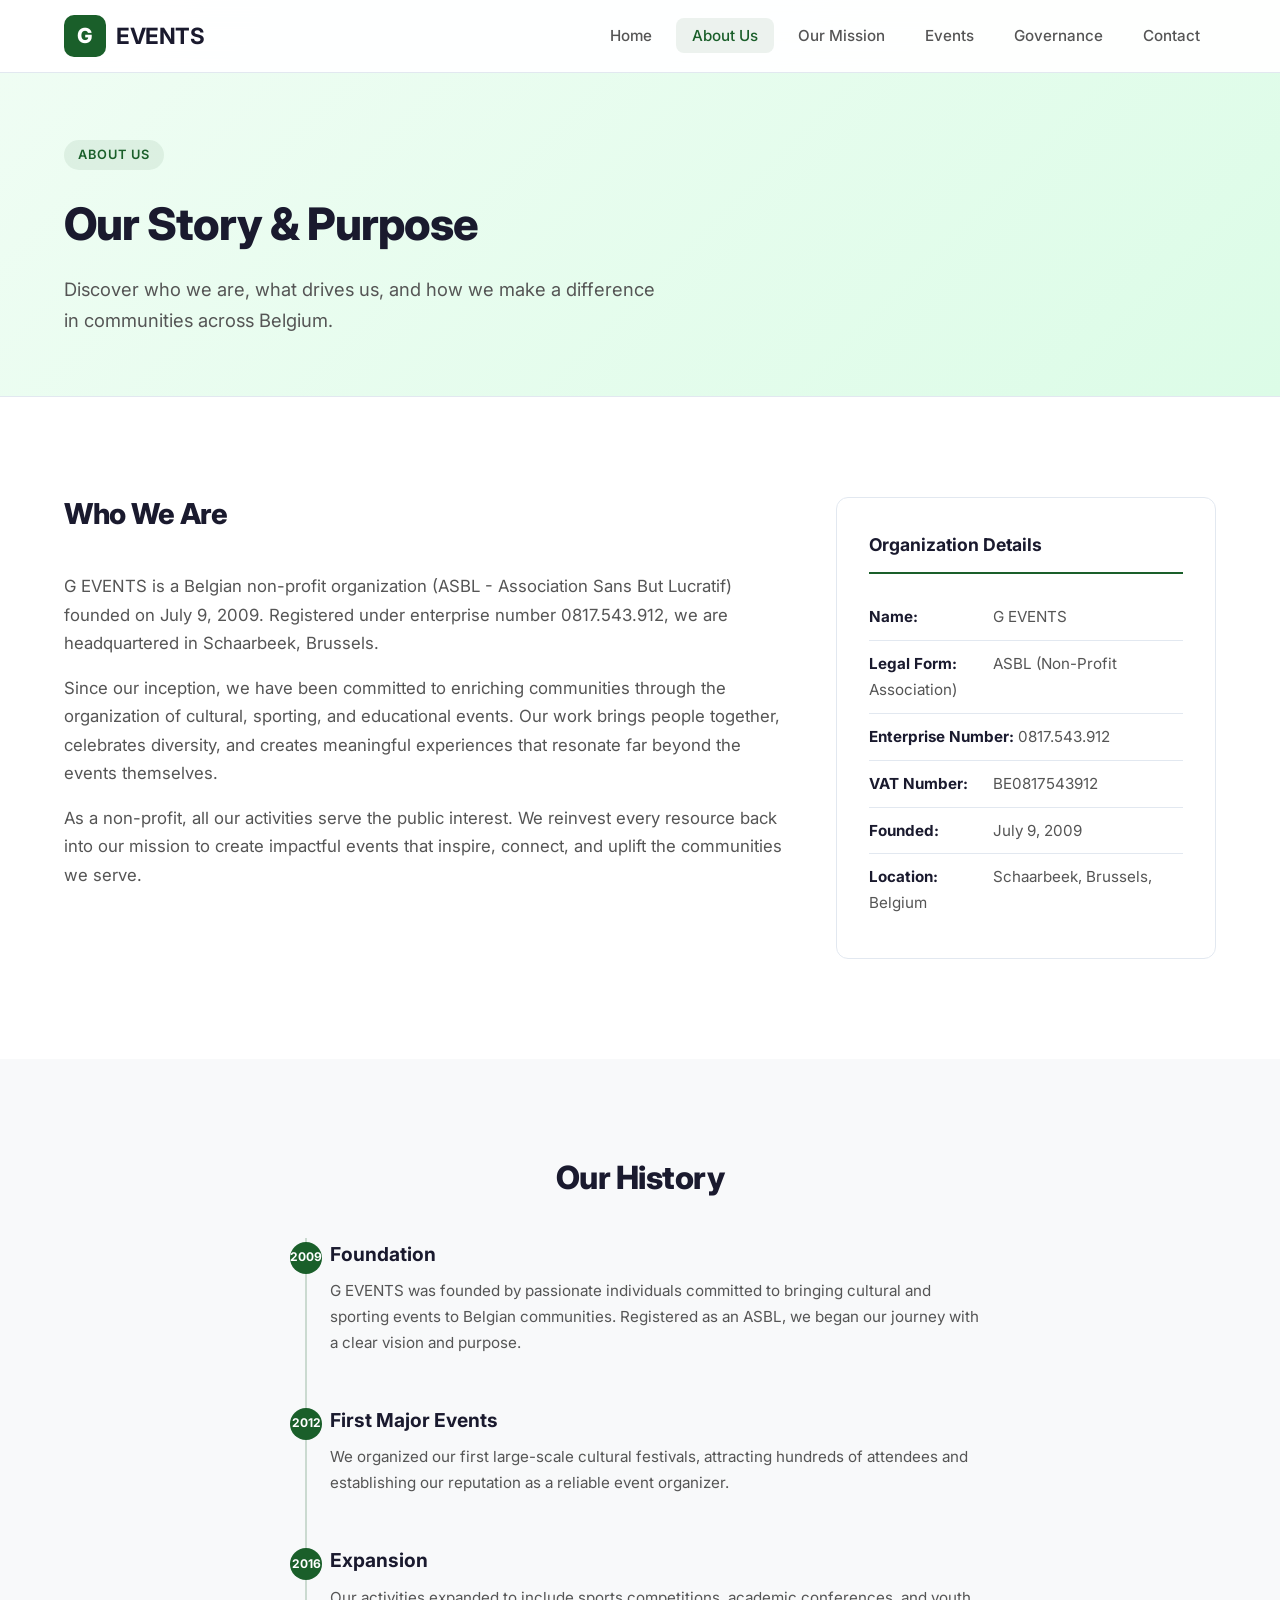
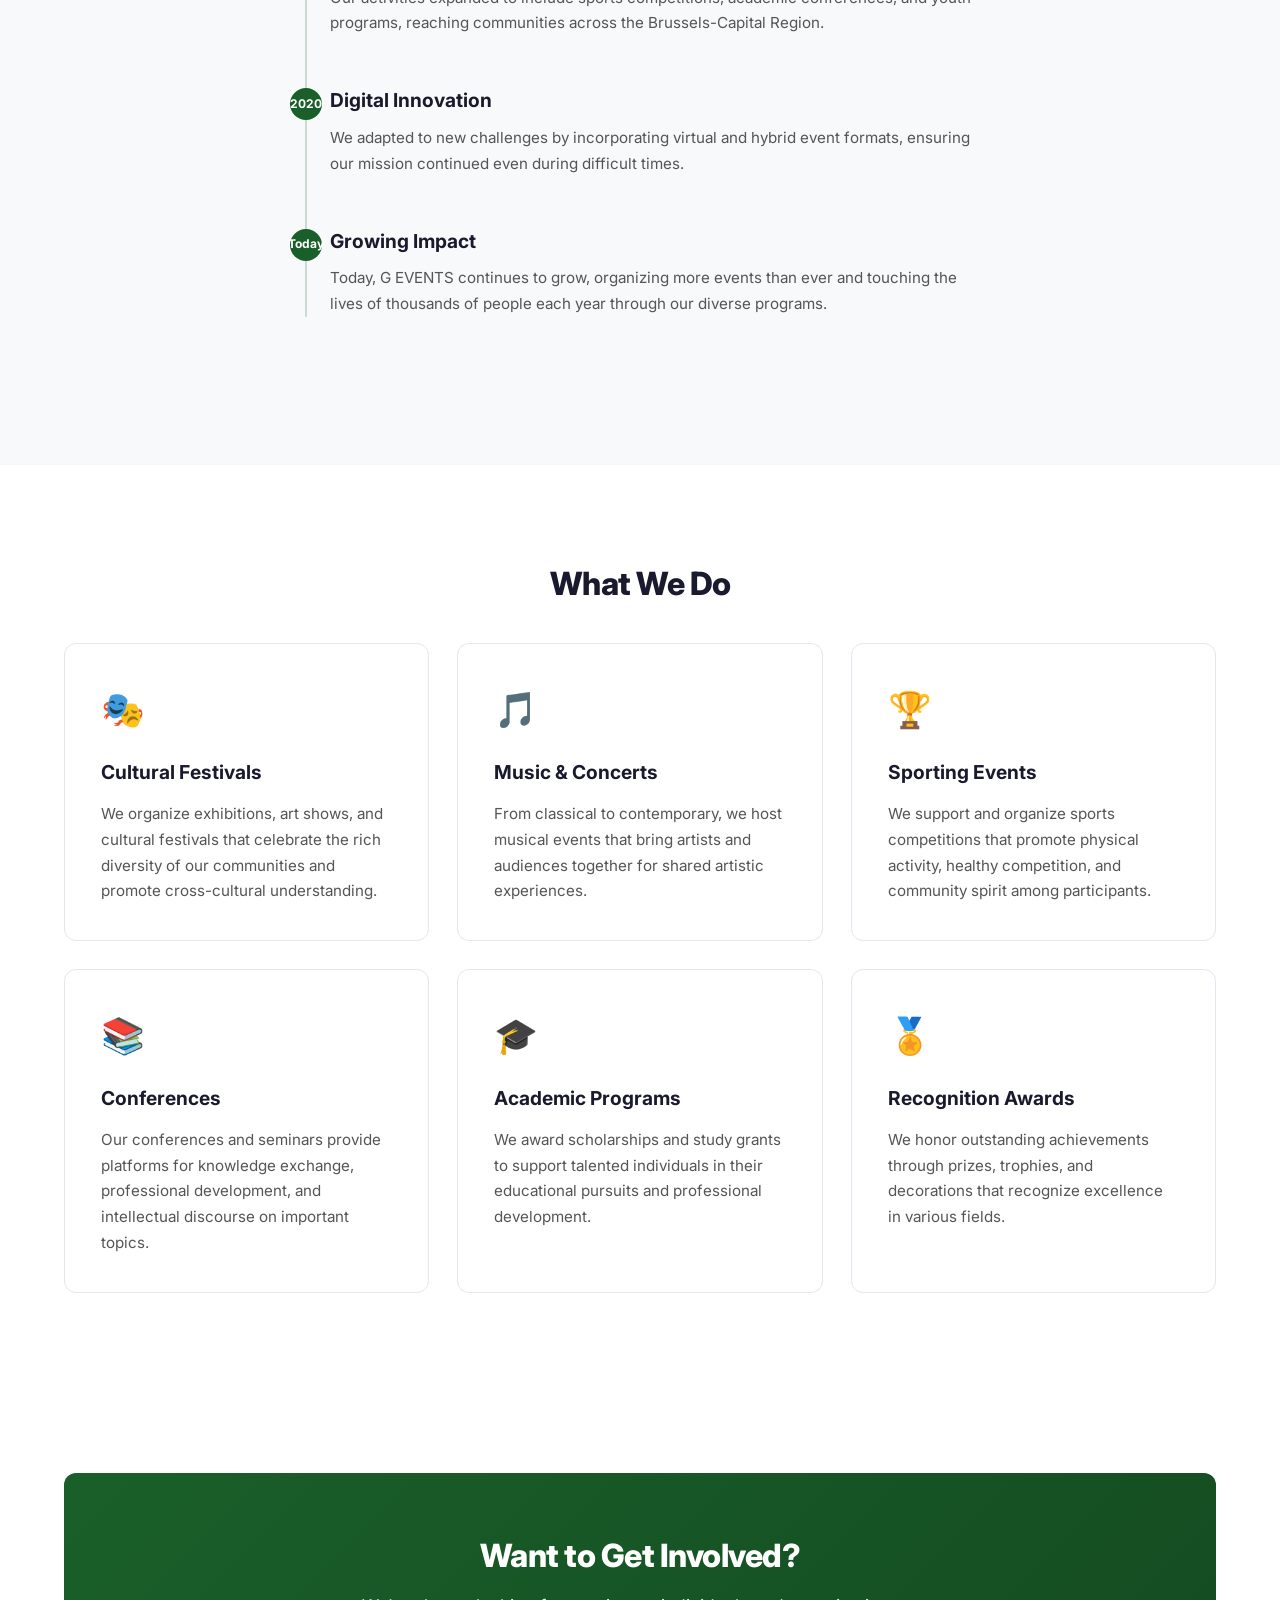
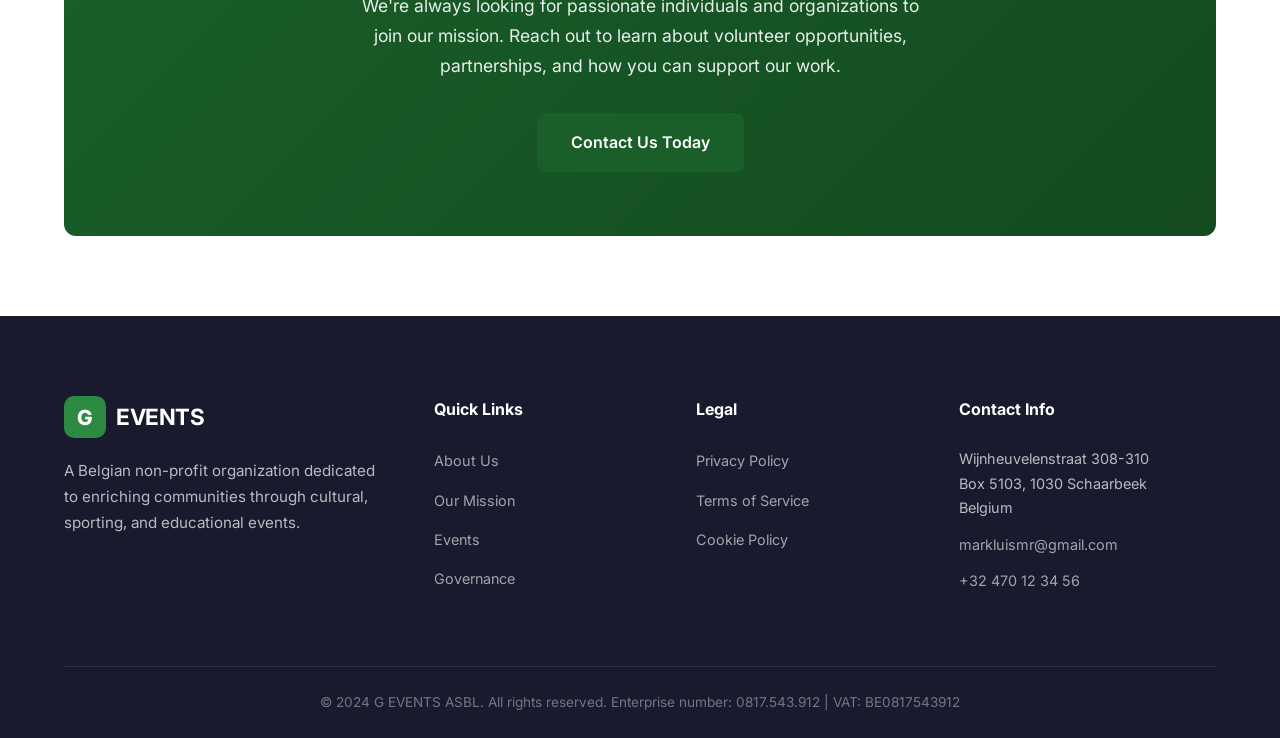
==== about.html @ 406ceb65 "Add Payhip store link to homepage, navbar, and footer" ====
<!DOCTYPE html>
<html lang="en">
<head>
    <!-- Google tag (gtag.js) -->
<script async src="https://www.googletagmanager.com/gtag/js?id=AW-18327905346"></script>
<script>
  window.dataLayer = window.dataLayer || [];
  function gtag(){dataLayer.push(arguments);}
  gtag('js', new Date());
  gtag('config', 'AW-18327905346');
</script>
    <meta charset="UTF-8">
    <meta name="viewport" content="width=device-width, initial-scale=1.0">
    <title>About Us - G EVENTS</title>
    <meta name="description" content="Learn about G EVENTS, a Belgian non-profit organization dedicated to organizing cultural, sporting, and educational events since 2009.">
    <link rel="preconnect" href="https://fonts.googleapis.com">
    <link rel="preconnect" href="https://fonts.gstatic.com" crossorigin>
    <link href="https://fonts.googleapis.com/css2?family=Inter:wght@300;400;500;600;700;800&display=swap" rel="stylesheet">
    <link rel="stylesheet" href="css/style.css">
    <link rel="icon" type="image/svg+xml" href="data:image/svg+xml,<svg xmlns='http://www.w3.org/2000/svg' viewBox='0 0 100 100'><text y='.9em' font-size='90'>🎯</text></svg>">
</head>
<body>
    <nav class="navbar">
        <div class="container nav-container">
            <a href="index.html" class="logo">
                <span class="logo-icon">G</span>
                <span class="logo-text">EVENTS</span>
            </a>
            <button class="nav-toggle" aria-label="Toggle navigation">
                <span></span><span></span><span></span>
            </button>
            <ul class="nav-links">
                <li><a href="index.html">Home</a></li>
                <li><a href="about.html" class="active">About Us</a></li>
                <li><a href="mission.html">Our Mission</a></li>
                <li><a href="events.html">Events</a></li>
                <li><a href="governance.html">Governance</a></li>
                <li><a href="contact.html">Contact</a></li>
            </ul>
        </div>
    </nav>

    <header class="page-header">
        <div class="container">
            <span class="section-tag">About Us</span>
            <h1>Our Story & Purpose</h1>
            <p>Discover who we are, what drives us, and how we make a difference in communities across Belgium.</p>
        </div>
    </header>

    <section class="section">
        <div class="container">
            <div class="content-grid">
                <div class="content-text">
                    <h2>Who We Are</h2>
                    <p>G EVENTS is a Belgian non-profit organization (ASBL - Association Sans But Lucratif) founded on July 9, 2009. Registered under enterprise number 0817.543.912, we are headquartered in Schaarbeek, Brussels.</p>
                    <p>Since our inception, we have been committed to enriching communities through the organization of cultural, sporting, and educational events. Our work brings people together, celebrates diversity, and creates meaningful experiences that resonate far beyond the events themselves.</p>
                    <p>As a non-profit, all our activities serve the public interest. We reinvest every resource back into our mission to create impactful events that inspire, connect, and uplift the communities we serve.</p>
                </div>
                <div class="content-sidebar">
                    <div class="info-card">
                        <h4>Organization Details</h4>
                        <ul class="info-list">
                            <li><strong>Name:</strong> G EVENTS</li>
                            <li><strong>Legal Form:</strong> ASBL (Non-Profit Association)</li>
                            <li><strong>Enterprise Number:</strong> 0817.543.912</li>
                            <li><strong>VAT Number:</strong> BE0817543912</li>
                            <li><strong>Founded:</strong> July 9, 2009</li>
                            <li><strong>Location:</strong> Schaarbeek, Brussels, Belgium</li>
                        </ul>
                    </div>
                </div>
            </div>
        </div>
    </section>

    <section class="section section-alt">
        <div class="container">
            <h2 class="text-center">Our History</h2>
            <div class="timeline">
                <div class="timeline-item">
                    <div class="timeline-marker">2009</div>
                    <div class="timeline-content">
                        <h3>Foundation</h3>
                        <p>G EVENTS was founded by passionate individuals committed to bringing cultural and sporting events to Belgian communities. Registered as an ASBL, we began our journey with a clear vision and purpose.</p>
                    </div>
                </div>
                <div class="timeline-item">
                    <div class="timeline-marker">2012</div>
                    <div class="timeline-content">
                        <h3>First Major Events</h3>
                        <p>We organized our first large-scale cultural festivals, attracting hundreds of attendees and establishing our reputation as a reliable event organizer.</p>
                    </div>
                </div>
                <div class="timeline-item">
                    <div class="timeline-marker">2016</div>
                    <div class="timeline-content">
                        <h3>Expansion</h3>
                        <p>Our activities expanded to include sports competitions, academic conferences, and youth programs, reaching communities across the Brussels-Capital Region.</p>
                    </div>
                </div>
                <div class="timeline-item">
                    <div class="timeline-marker">2020</div>
                    <div class="timeline-content">
                        <h3>Digital Innovation</h3>
                        <p>We adapted to new challenges by incorporating virtual and hybrid event formats, ensuring our mission continued even during difficult times.</p>
                    </div>
                </div>
                <div class="timeline-item">
                    <div class="timeline-marker">Today</div>
                    <div class="timeline-content">
                        <h3>Growing Impact</h3>
                        <p>Today, G EVENTS continues to grow, organizing more events than ever and touching the lives of thousands of people each year through our diverse programs.</p>
                    </div>
                </div>
            </div>
        </div>
    </section>

    <section class="section">
        <div class="container">
            <h2 class="text-center">What We Do</h2>
            <div class="features-grid">
                <div class="feature-card">
                    <div class="feature-icon">🎭</div>
                    <h3>Cultural Festivals</h3>
                    <p>We organize exhibitions, art shows, and cultural festivals that celebrate the rich diversity of our communities and promote cross-cultural understanding.</p>
                </div>
                <div class="feature-card">
                    <div class="feature-icon">🎵</div>
                    <h3>Music & Concerts</h3>
                    <p>From classical to contemporary, we host musical events that bring artists and audiences together for shared artistic experiences.</p>
                </div>
                <div class="feature-card">
                    <div class="feature-icon">🏆</div>
                    <h3>Sporting Events</h3>
                    <p>We support and organize sports competitions that promote physical activity, healthy competition, and community spirit among participants.</p>
                </div>
                <div class="feature-card">
                    <div class="feature-icon">📚</div>
                    <h3>Conferences</h3>
                    <p>Our conferences and seminars provide platforms for knowledge exchange, professional development, and intellectual discourse on important topics.</p>
                </div>
                <div class="feature-card">
                    <div class="feature-icon">🎓</div>
                    <h3>Academic Programs</h3>
                    <p>We award scholarships and study grants to support talented individuals in their educational pursuits and professional development.</p>
                </div>
                <div class="feature-card">
                    <div class="feature-icon">🏅</div>
                    <h3>Recognition Awards</h3>
                    <p>We honor outstanding achievements through prizes, trophies, and decorations that recognize excellence in various fields.</p>
                </div>
            </div>
        </div>
    </section>

    <section class="section cta-section">
        <div class="container">
            <div class="cta-box">
                <h2>Want to Get Involved?</h2>
                <p>We're always looking for passionate individuals and organizations to join our mission. Reach out to learn about volunteer opportunities, partnerships, and how you can support our work.</p>
                <a href="contact.html" class="btn btn-primary">Contact Us Today</a>
            </div>
        </div>
    </section>

    <footer class="footer">
        <div class="container">
            <div class="footer-grid">
                <div class="footer-col">
                    <a href="index.html" class="logo footer-logo">
                        <span class="logo-icon">G</span>
                        <span class="logo-text">EVENTS</span>
                    </a>
                    <p class="footer-desc">A Belgian non-profit organization dedicated to enriching communities through cultural, sporting, and educational events.</p>
                </div>
                <div class="footer-col">
                    <h4>Quick Links</h4>
                    <ul>
                        <li><a href="about.html">About Us</a></li>
                        <li><a href="mission.html">Our Mission</a></li>
                        <li><a href="events.html">Events</a></li>
                        <li><a href="governance.html">Governance</a></li>
                    </ul>
                </div>
                <div class="footer-col">
                    <h4>Legal</h4>
                    <ul>
                        <li><a href="privacy.html">Privacy Policy</a></li>
                        <li><a href="terms.html">Terms of Service</a></li>
                        <li><a href="cookie-policy.html">Cookie Policy</a></li>
                    </ul>
                </div>
                <div class="footer-col">
                    <h4>Contact Info</h4>
                    <ul class="contact-info">
                        <li>Wijnheuvelenstraat 308-310<br>Box 5103, 1030 Schaarbeek<br>Belgium</li>
                        <li><a href="mailto:markluismr@gmail.com">markluismr@gmail.com</a></li>
                        <li><a href="tel:+32470123456">+32 470 12 34 56</a></li>
                    </ul>
                </div>
            </div>
            <div class="footer-bottom">
                <p>&copy; 2024 G EVENTS ASBL. All rights reserved. Enterprise number: 0817.543.912 | VAT: BE0817543912</p>
            </div>
        </div>
    </footer>

    <script src="js/main.js"></script>
</body>
</html>
---- css/style.css ----
*, *::before, *::after {
    margin: 0;
    padding: 0;
    box-sizing: border-box;
}

:root {
    --primary: #1a5f2a;
    --primary-dark: #134a20;
    --primary-light: #2d8a42;
    --accent: #f4a623;
    --text: #1a1a2e;
    --text-light: #555;
    --bg: #ffffff;
    --bg-alt: #f8f9fa;
    --border: #e2e8f0;
    --shadow: 0 4px 24px rgba(0,0,0,0.08);
    --shadow-lg: 0 12px 48px rgba(0,0,0,0.12);
    --radius: 12px;
    --radius-sm: 8px;
    --transition: 0.3s ease;
    --max-width: 1200px;
}

html { scroll-behavior: smooth; }

body {
    font-family: 'Inter', -apple-system, BlinkMacSystemFont, 'Segoe UI', sans-serif;
    color: var(--text);
    background: var(--bg);
    line-height: 1.7;
    font-size: 16px;
    -webkit-font-smoothing: antialiased;
}

a { color: var(--primary); text-decoration: none; transition: color var(--transition); }
a:hover { color: var(--primary-dark); }
img { max-width: 100%; display: block; }

.container {
    max-width: var(--max-width);
    margin: 0 auto;
    padding: 0 24px;
}

/* NAVBAR */
.navbar {
    position: fixed;
    top: 0; left: 0; right: 0;
    z-index: 1000;
    background: rgba(255,255,255,0.95);
    backdrop-filter: blur(20px);
    border-bottom: 1px solid var(--border);
    transition: all var(--transition);
}

.navbar.scrolled { box-shadow: var(--shadow); }

.nav-container {
    display: flex;
    align-items: center;
    justify-content: space-between;
    height: 72px;
}

.logo {
    display: flex;
    align-items: center;
    gap: 10px;
    font-weight: 700;
    font-size: 1.4rem;
    color: var(--text);
}

.logo-icon {
    width: 42px; height: 42px;
    background: var(--primary);
    color: white;
    border-radius: 10px;
    display: flex;
    align-items: center;
    justify-content: center;
    font-size: 1.3rem;
    font-weight: 800;
}

.logo-text { letter-spacing: -0.5px; }

.nav-links {
    display: flex;
    list-style: none;
    gap: 8px;
}

.nav-links a {
    padding: 8px 16px;
    border-radius: var(--radius-sm);
    font-weight: 500;
    font-size: 0.95rem;
    color: var(--text-light);
    transition: all var(--transition);
}

.nav-links a:hover,
.nav-links a.active {
    color: var(--primary);
    background: rgba(26, 95, 42, 0.08);
}

.nav-store {
    background: var(--primary) !important;
    color: white !important;
    font-weight: 600 !important;
}

.nav-store:hover {
    background: var(--primary-dark) !important;
    transform: translateY(-1px);
}

.nav-toggle {
    display: none;
    flex-direction: column;
    gap: 5px;
    background: none;
    border: none;
    cursor: pointer;
    padding: 8px;
}

.nav-toggle span {
    width: 24px; height: 2px;
    background: var(--text);
    border-radius: 2px;
    transition: all var(--transition);
}

/* HERO */
.hero {
    position: relative;
    padding: 160px 0 100px;
    overflow: hidden;
    background: linear-gradient(135deg, #f0fdf4 0%, #dcfce7 30%, #d1fae5 60%, #ecfdf5 100%);
}

.hero-bg {
    position: absolute;
    top: -50%; right: -20%;
    width: 600px; height: 600px;
    background: radial-gradient(circle, rgba(26,95,42,0.08) 0%, transparent 70%);
    border-radius: 50%;
}

.hero-content { position: relative; max-width: 720px; }

.hero-badge {
    display: inline-block;
    background: rgba(26, 95, 42, 0.1);
    color: var(--primary);
    padding: 6px 16px;
    border-radius: 100px;
    font-size: 0.85rem;
    font-weight: 600;
    margin-bottom: 20px;
    letter-spacing: 0.5px;
}

.hero h1 {
    font-size: 3.2rem;
    font-weight: 800;
    line-height: 1.15;
    letter-spacing: -1.5px;
    margin-bottom: 20px;
}

.hero .highlight { color: var(--primary); }

.hero-subtitle {
    font-size: 1.2rem;
    color: var(--text-light);
    margin-bottom: 36px;
    line-height: 1.8;
    max-width: 600px;
}

.hero-buttons {
    display: flex;
    gap: 16px;
    flex-wrap: wrap;
}

/* BUTTONS */
.btn {
    display: inline-flex;
    align-items: center;
    padding: 14px 32px;
    border-radius: var(--radius-sm);
    font-weight: 600;
    font-size: 1rem;
    cursor: pointer;
    border: 2px solid transparent;
    transition: all var(--transition);
    text-decoration: none;
}

.btn-primary {
    background: var(--primary);
    color: white;
    border-color: var(--primary);
}

.btn-primary:hover {
    background: var(--primary-dark);
    border-color: var(--primary-dark);
    color: white;
    transform: translateY(-2px);
    box-shadow: 0 8px 24px rgba(26, 95, 42, 0.3);
}

.btn-outline {
    background: transparent;
    color: var(--primary);
    border-color: var(--primary);
}

.btn-outline:hover {
    background: var(--primary);
    color: white;
    transform: translateY(-2px);
}

.btn-outline-light {
    background: transparent;
    color: white;
    border-color: rgba(255,255,255,0.4);
}

.btn-outline-light:hover {
    background: rgba(255,255,255,0.15);
    color: white;
    border-color: white;
}

.btn-full { width: 100%; justify-content: center; }

/* STATS */
.stats {
    padding: 60px 0;
    background: var(--bg);
    border-bottom: 1px solid var(--border);
}

.stats-grid {
    display: grid;
    grid-template-columns: repeat(4, 1fr);
    gap: 32px;
    text-align: center;
}

.stat-number {
    display: block;
    font-size: 2.5rem;
    font-weight: 800;
    color: var(--primary);
    letter-spacing: -1px;
}

.stat-label {
    font-size: 0.95rem;
    color: var(--text-light);
    font-weight: 500;
}

/* SECTIONS */
.section { padding: 100px 0; }
.section-alt { background: var(--bg-alt); }

.section-header {
    text-align: center;
    max-width: 640px;
    margin: 0 auto 60px;
}

.section-tag {
    display: inline-block;
    background: rgba(26, 95, 42, 0.08);
    color: var(--primary);
    padding: 4px 14px;
    border-radius: 100px;
    font-size: 0.8rem;
    font-weight: 600;
    text-transform: uppercase;
    letter-spacing: 1px;
    margin-bottom: 16px;
}

.section-header h2 {
    font-size: 2.4rem;
    font-weight: 800;
    letter-spacing: -1px;
    margin-bottom: 16px;
    line-height: 1.2;
}

.section-header p {
    color: var(--text-light);
    font-size: 1.1rem;
}

h2 {
    font-size: 2rem;
    font-weight: 800;
    letter-spacing: -0.5px;
    margin-bottom: 40px;
    line-height: 1.2;
}

.text-center { text-align: center; }

/* FEATURES */
.features-grid {
    display: grid;
    grid-template-columns: repeat(3, 1fr);
    gap: 28px;
}

.feature-card {
    background: var(--bg);
    padding: 36px;
    border-radius: var(--radius);
    border: 1px solid var(--border);
    transition: all var(--transition);
}

.feature-card:hover {
    transform: translateY(-4px);
    box-shadow: var(--shadow);
    border-color: transparent;
}

.feature-icon { font-size: 2.2rem; margin-bottom: 16px; }

.feature-card h3 {
    font-size: 1.2rem;
    font-weight: 700;
    margin-bottom: 12px;
}

.feature-card p {
    color: var(--text-light);
    font-size: 0.95rem;
    line-height: 1.7;
}

/* STORE SECTION */
.store-section { padding: 80px 0; }

.store-banner {
    display: flex;
    align-items: center;
    justify-content: space-between;
    background: linear-gradient(135deg, #1a5f2a 0%, #2d8a42 50%, #134a20 100%);
    border-radius: var(--radius);
    padding: 60px;
    color: white;
    gap: 40px;
}

.store-content { flex: 1; }

.store-tag {
    display: inline-block;
    background: rgba(255,255,255,0.15);
    color: white;
    padding: 4px 14px;
    border-radius: 100px;
    font-size: 0.8rem;
    font-weight: 600;
    text-transform: uppercase;
    letter-spacing: 1px;
    margin-bottom: 16px;
}

.store-content h2 {
    color: white;
    font-size: 2.2rem;
    margin-bottom: 16px;
}

.store-content p {
    font-size: 1.05rem;
    opacity: 0.9;
    margin-bottom: 28px;
    max-width: 500px;
    line-height: 1.7;
}

.btn-store {
    background: white;
    color: var(--primary);
    border-color: white;
    font-size: 1.1rem;
    padding: 16px 36px;
}

.btn-store:hover {
    background: var(--accent);
    border-color: var(--accent);
    color: var(--text);
    transform: translateY(-2px);
    box-shadow: 0 8px 24px rgba(0,0,0,0.2);
}

.store-visual {
    flex-shrink: 0;
}

.store-icon {
    font-size: 6rem;
    filter: drop-shadow(0 4px 12px rgba(0,0,0,0.2));
}

/* CTA */
.cta-section { padding: 80px 0; }

.cta-box {
    background: linear-gradient(135deg, var(--primary) 0%, var(--primary-dark) 100%);
    border-radius: var(--radius);
    padding: 64px;
    text-align: center;
    color: white;
}

.cta-box h2 { color: white; margin-bottom: 16px; }

.cta-box p {
    font-size: 1.1rem;
    opacity: 0.9;
    margin-bottom: 32px;
    max-width: 560px;
    margin-left: auto;
    margin-right: auto;
}

.cta-buttons {
    display: flex;
    gap: 16px;
    justify-content: center;
    flex-wrap: wrap;
}

/* PAGE HEADER */
.page-header {
    padding: 140px 0 60px;
    background: linear-gradient(135deg, #f0fdf4 0%, #dcfce7 100%);
    border-bottom: 1px solid var(--border);
}

.page-header h1 {
    font-size: 2.8rem;
    font-weight: 800;
    letter-spacing: -1px;
    margin-bottom: 12px;
}

.page-header p {
    color: var(--text-light);
    font-size: 1.15rem;
    max-width: 600px;
}

/* CONTENT GRID */
.content-grid {
    display: grid;
    grid-template-columns: 1fr 380px;
    gap: 48px;
    align-items: start;
}

.content-text h2 { font-size: 1.8rem; }

.content-text h3 {
    font-size: 1.3rem;
    font-weight: 700;
    margin-top: 32px;
    margin-bottom: 12px;
}

.content-text p {
    color: var(--text-light);
    margin-bottom: 16px;
    font-size: 1.05rem;
}

.info-card {
    background: var(--bg);
    border: 1px solid var(--border);
    border-radius: var(--radius);
    padding: 32px;
    position: sticky;
    top: 96px;
}

.info-card h4 {
    font-size: 1.1rem;
    font-weight: 700;
    margin-bottom: 20px;
    padding-bottom: 12px;
    border-bottom: 2px solid var(--primary);
}

.info-list { list-style: none; }

.info-list li {
    padding: 10px 0;
    border-bottom: 1px solid var(--border);
    font-size: 0.95rem;
    color: var(--text-light);
}

.info-list li:last-child { border-bottom: none; }

.info-list li strong {
    color: var(--text);
    display: inline-block;
    min-width: 120px;
}

/* TIMELINE */
.timeline {
    max-width: 700px;
    margin: 0 auto;
    position: relative;
    padding-left: 40px;
}

.timeline::before {
    content: '';
    position: absolute;
    left: 15px; top: 0; bottom: 0;
    width: 2px;
    background: var(--primary);
    opacity: 0.2;
}

.timeline-item {
    position: relative;
    margin-bottom: 48px;
}

.timeline-marker {
    position: absolute;
    left: -40px; top: 4px;
    width: 32px; height: 32px;
    background: var(--primary);
    color: white;
    border-radius: 50%;
    display: flex;
    align-items: center;
    justify-content: center;
    font-size: 0.75rem;
    font-weight: 700;
    z-index: 1;
}

.timeline-content h3 {
    font-size: 1.2rem;
    font-weight: 700;
    margin-bottom: 8px;
}

.timeline-content p {
    color: var(--text-light);
    font-size: 0.95rem;
}

/* VALUES */
.values-grid {
    display: grid;
    grid-template-columns: repeat(3, 1fr);
    gap: 28px;
}

.value-card {
    padding: 32px;
    background: var(--bg);
    border-radius: var(--radius);
    border: 1px solid var(--border);
    transition: all var(--transition);
}

.value-card:hover { transform: translateY(-3px); box-shadow: var(--shadow); }

.value-number {
    font-size: 2rem;
    font-weight: 800;
    color: var(--primary);
    opacity: 0.3;
    margin-bottom: 12px;
}

.value-card h3 {
    font-size: 1.15rem;
    font-weight: 700;
    margin-bottom: 10px;
}

.value-card p {
    color: var(--text-light);
    font-size: 0.95rem;
}

/* GOALS */
.goals-grid {
    display: grid;
    grid-template-columns: repeat(3, 1fr);
    gap: 28px;
}

.goal-card {
    padding: 32px;
    background: var(--bg);
    border-radius: var(--radius);
    border-left: 4px solid var(--primary);
}

.goal-card h3 {
    font-size: 1.15rem;
    font-weight: 700;
    margin-bottom: 10px;
}

.goal-card p {
    color: var(--text-light);
    font-size: 0.95rem;
}

/* TEAM */
.team-grid {
    display: grid;
    grid-template-columns: repeat(2, 1fr);
    gap: 32px;
    max-width: 800px;
    margin: 0 auto;
}

.team-card {
    background: var(--bg);
    border: 1px solid var(--border);
    border-radius: var(--radius);
    padding: 40px;
    text-align: center;
    transition: all var(--transition);
}

.team-card:hover { transform: translateY(-3px); box-shadow: var(--shadow); }

.team-avatar {
    width: 80px; height: 80px;
    background: var(--primary);
    color: white;
    border-radius: 50%;
    display: flex;
    align-items: center;
    justify-content: center;
    font-size: 1.5rem;
    font-weight: 700;
    margin: 0 auto 20px;
}

.team-card h3 {
    font-size: 1.2rem;
    font-weight: 700;
    margin-bottom: 4px;
}

.team-role {
    color: var(--primary);
    font-weight: 600;
    font-size: 0.9rem;
    margin-bottom: 16px;
}

.team-bio {
    color: var(--text-light);
    font-size: 0.95rem;
    margin-bottom: 16px;
}

.team-since {
    font-size: 0.85rem;
    color: var(--text-light);
    font-style: italic;
}

/* DOCUMENTS */
.documents-grid {
    display: grid;
    grid-template-columns: repeat(4, 1fr);
    gap: 24px;
}

.document-card {
    background: var(--bg);
    border: 1px solid var(--border);
    border-radius: var(--radius);
    padding: 32px;
    text-align: center;
    transition: all var(--transition);
}

.document-card:hover { transform: translateY(-3px); box-shadow: var(--shadow); }

.document-icon { font-size: 2.5rem; margin-bottom: 16px; }

.document-card h3 {
    font-size: 1.05rem;
    font-weight: 700;
    margin-bottom: 8px;
}

.document-card p {
    color: var(--text-light);
    font-size: 0.85rem;
}

/* PRINCIPLES */
.principles-grid {
    display: grid;
    grid-template-columns: repeat(4, 1fr);
    gap: 24px;
}

.principle-card {
    background: var(--bg);
    border: 1px solid var(--border);
    border-radius: var(--radius);
    padding: 32px;
    text-align: center;
}

.principle-card h3 {
    font-size: 1.05rem;
    font-weight: 700;
    margin-bottom: 10px;
    color: var(--primary);
}

.principle-card p {
    color: var(--text-light);
    font-size: 0.9rem;
}

/* EVENTS */
.events-grid {
    display: grid;
    gap: 20px;
}

.event-card {
    display: flex;
    gap: 32px;
    background: var(--bg);
    border: 1px solid var(--border);
    border-radius: var(--radius);
    padding: 32px;
    transition: all var(--transition);
}

.event-card:hover { transform: translateY(-2px); box-shadow: var(--shadow); }

.event-past { opacity: 0.8; }

.event-date {
    flex-shrink: 0;
    width: 80px; height: 80px;
    background: var(--primary);
    color: white;
    border-radius: var(--radius-sm);
    display: flex;
    flex-direction: column;
    align-items: center;
    justify-content: center;
}

.event-month {
    font-size: 0.75rem;
    font-weight: 700;
    text-transform: uppercase;
    letter-spacing: 1px;
    opacity: 0.85;
}

.event-day {
    font-size: 1.8rem;
    font-weight: 800;
    line-height: 1;
}

.event-info { flex: 1; }

.event-category {
    display: inline-block;
    background: rgba(26, 95, 42, 0.08);
    color: var(--primary);
    padding: 3px 12px;
    border-radius: 100px;
    font-size: 0.75rem;
    font-weight: 600;
    text-transform: uppercase;
    letter-spacing: 0.5px;
    margin-bottom: 10px;
}

.event-info h3 {
    font-size: 1.2rem;
    font-weight: 700;
    margin-bottom: 8px;
}

.event-info p {
    color: var(--text-light);
    font-size: 0.95rem;
    margin-bottom: 12px;
}

.event-meta {
    display: flex;
    gap: 20px;
    font-size: 0.85rem;
    color: var(--text-light);
}

/* CONTACT */
.contact-grid {
    display: grid;
    grid-template-columns: 1fr 420px;
    gap: 48px;
    align-items: start;
}

.contact-form-wrapper h2 {
    font-size: 1.8rem;
    margin-bottom: 32px;
}

.form-row {
    display: grid;
    grid-template-columns: 1fr 1fr;
    gap: 20px;
}

.form-group { margin-bottom: 24px; }

.form-group label {
    display: block;
    font-weight: 600;
    font-size: 0.9rem;
    margin-bottom: 8px;
}

.form-group input,
.form-group select,
.form-group textarea {
    width: 100%;
    padding: 12px 16px;
    border: 1.5px solid var(--border);
    border-radius: var(--radius-sm);
    font-family: inherit;
    font-size: 1rem;
    transition: all var(--transition);
    background: var(--bg);
    color: var(--text);
}

.form-group input:focus,
.form-group select:focus,
.form-group textarea:focus {
    outline: none;
    border-color: var(--primary);
    box-shadow: 0 0 0 3px rgba(26, 95, 42, 0.1);
}

.form-group textarea {
    resize: vertical;
    min-height: 120px;
}

.checkbox-label {
    display: flex;
    align-items: flex-start;
    gap: 10px;
    font-size: 0.9rem;
    font-weight: 400 !important;
    cursor: pointer;
}

.checkbox-label input[type="checkbox"] {
    width: 18px; height: 18px;
    margin-top: 2px;
    flex-shrink: 0;
}

.contact-info-wrapper {
    display: flex;
    flex-direction: column;
    gap: 24px;
}

.contact-card {
    background: var(--bg);
    border: 1px solid var(--border);
    border-radius: var(--radius);
    padding: 28px;
}

.contact-card h3 {
    font-size: 1.1rem;
    font-weight: 700;
    margin-bottom: 20px;
    padding-bottom: 12px;
    border-bottom: 2px solid var(--primary);
}

.contact-details {
    display: flex;
    flex-direction: column;
    gap: 20px;
}

.contact-item {
    display: flex;
    gap: 16px;
}

.contact-icon {
    font-size: 1.5rem;
    flex-shrink: 0;
}

.contact-item strong {
    display: block;
    margin-bottom: 4px;
    font-size: 0.9rem;
}

.contact-item p {
    color: var(--text-light);
    font-size: 0.9rem;
    line-height: 1.6;
}

.social-links {
    display: flex;
    gap: 12px;
    flex-wrap: wrap;
}

.social-btn {
    padding: 8px 20px;
    border: 1px solid var(--border);
    border-radius: var(--radius-sm);
    font-size: 0.9rem;
    font-weight: 500;
    color: var(--text);
    transition: all var(--transition);
}

.social-btn:hover {
    background: var(--primary);
    color: white;
    border-color: var(--primary);
}

/* FAQ */
.faq-list {
    max-width: 720px;
    margin: 0 auto;
}

.faq-item {
    border: 1px solid var(--border);
    border-radius: var(--radius-sm);
    margin-bottom: 12px;
    overflow: hidden;
}

.faq-question {
    width: 100%;
    padding: 20px 24px;
    background: var(--bg);
    border: none;
    cursor: pointer;
    display: flex;
    justify-content: space-between;
    align-items: center;
    font-family: inherit;
    font-size: 1rem;
    font-weight: 600;
    color: var(--text);
    text-align: left;
    transition: background var(--transition);
}

.faq-question:hover { background: var(--bg-alt); }

.faq-toggle {
    font-size: 1.5rem;
    color: var(--primary);
    transition: transform var(--transition);
}

.faq-item.active .faq-toggle { transform: rotate(45deg); }

.faq-answer {
    max-height: 0;
    overflow: hidden;
    transition: max-height 0.3s ease, padding 0.3s ease;
}

.faq-item.active .faq-answer {
    max-height: 300px;
    padding: 0 24px 20px;
}

.faq-answer p {
    color: var(--text-light);
    font-size: 0.95rem;
}

/* LEGAL */
.legal-content {
    max-width: 800px;
    margin: 0 auto;
}

.legal-content h2 {
    font-size: 1.4rem;
    margin-top: 40px;
    margin-bottom: 16px;
}

.legal-content p {
    color: var(--text-light);
    margin-bottom: 16px;
}

.legal-content ul {
    color: var(--text-light);
    margin-bottom: 16px;
    padding-left: 24px;
}

.legal-content li {
    margin-bottom: 8px;
}

.legal-contact {
    background: var(--bg-alt);
    border: 1px solid var(--border);
    border-radius: var(--radius-sm);
    padding: 24px;
    margin-top: 16px;
}

.legal-contact p { margin-bottom: 0; }

/* FOOTER */
.footer {
    background: var(--text);
    color: rgba(255,255,255,0.7);
    padding: 80px 0 0;
}

.footer-grid {
    display: grid;
    grid-template-columns: 1.5fr 1fr 1fr 1.2fr;
    gap: 48px;
}

.footer-logo { margin-bottom: 20px; }
.footer-logo .logo-icon { background: var(--primary-light); }
.footer-logo .logo-text { color: white; }

.footer-desc {
    font-size: 0.95rem;
    line-height: 1.7;
    margin-bottom: 20px;
}

.footer-social { display: flex; gap: 12px; }

.social-link {
    color: rgba(255,255,255,0.5);
    font-size: 0.9rem;
    transition: color var(--transition);
}

.social-link:hover { color: white; }

.footer-col h4 {
    color: white;
    font-size: 1rem;
    font-weight: 700;
    margin-bottom: 24px;
}

.footer-col ul { list-style: none; }
.footer-col ul li { margin-bottom: 12px; }

.footer-col ul a {
    color: rgba(255,255,255,0.6);
    font-size: 0.9rem;
    transition: color var(--transition);
}

.footer-col ul a:hover { color: white; }

.contact-info li {
    font-size: 0.9rem;
    line-height: 1.7;
}

.footer-bottom {
    margin-top: 60px;
    padding: 24px 0;
    border-top: 1px solid rgba(255,255,255,0.1);
    text-align: center;
}

.footer-bottom p {
    font-size: 0.85rem;
    color: rgba(255,255,255,0.4);
}

/* RESPONSIVE */
@media (max-width: 1024px) {
    .features-grid,
    .values-grid,
    .goals-grid,
    .documents-grid,
    .principles-grid { grid-template-columns: repeat(2, 1fr); }

    .stats-grid {
        grid-template-columns: repeat(2, 1fr);
        gap: 24px;
    }

    .content-grid { grid-template-columns: 1fr; }
    .contact-grid { grid-template-columns: 1fr; }
    .footer-grid { grid-template-columns: repeat(2, 1fr); }
    .store-banner { flex-direction: column; text-align: center; }
    .store-content p { margin-left: auto; margin-right: auto; }
}

@media (max-width: 768px) {
    .nav-links {
        position: fixed;
        top: 72px; left: 0; right: 0;
        background: var(--bg);
        flex-direction: column;
        padding: 24px;
        gap: 4px;
        border-bottom: 1px solid var(--border);
        box-shadow: var(--shadow);
        display: none;
    }

    .nav-links.active { display: flex; }
    .nav-toggle { display: flex; }

    .hero h1 { font-size: 2.2rem; }
    .hero { padding: 130px 0 70px; }

    .features-grid,
    .values-grid,
    .goals-grid,
    .documents-grid,
    .principles-grid,
    .team-grid { grid-template-columns: 1fr; }

    .stats-grid { grid-template-columns: repeat(2, 1fr); }
    .section { padding: 60px 0; }
    .section-header h2, h2 { font-size: 1.8rem; }
    .page-header h1 { font-size: 2rem; }

    .cta-box { padding: 40px 24px; }
    .store-banner { padding: 40px 24px; }

    .event-card { flex-direction: column; gap: 16px; }
    .form-row { grid-template-columns: 1fr; }
    .footer-grid { grid-template-columns: 1fr; gap: 32px; }

    .hero-buttons { flex-direction: column; }
    .hero-buttons .btn { text-align: center; justify-content: center; }
}
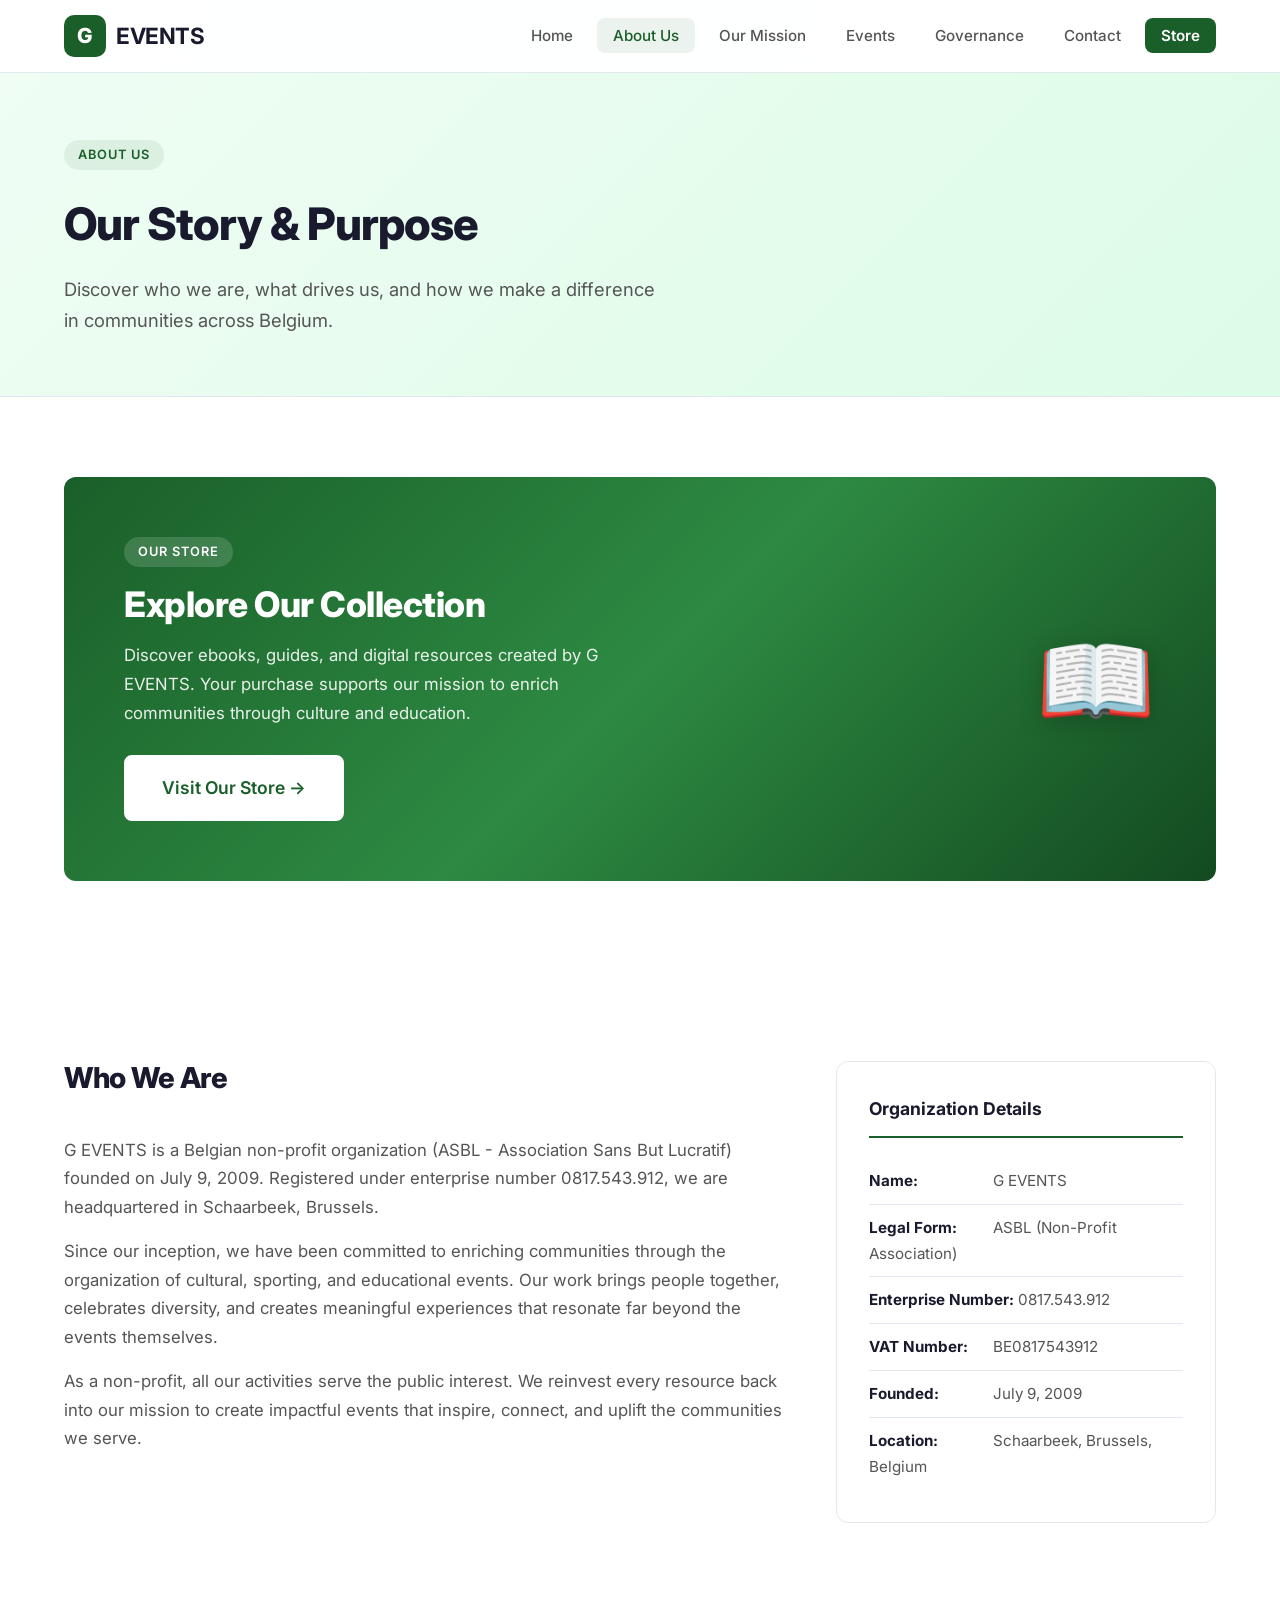
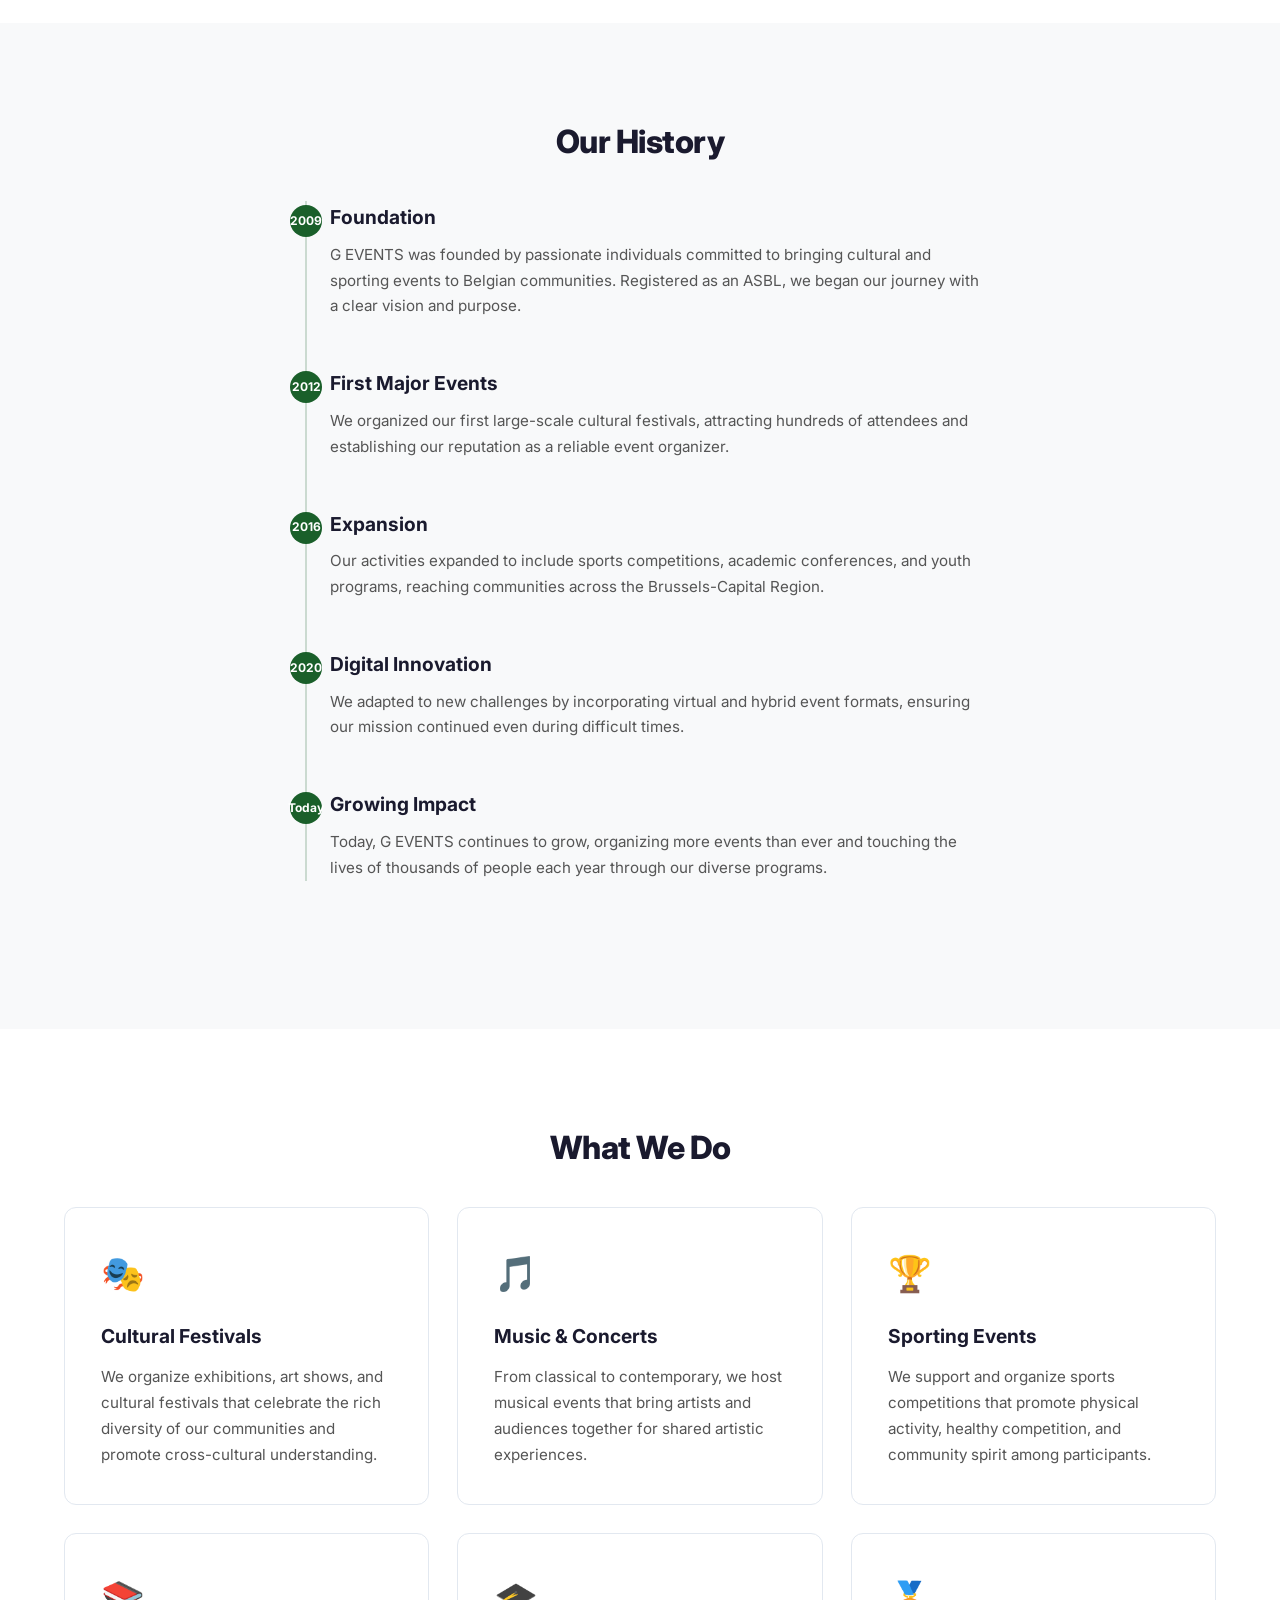
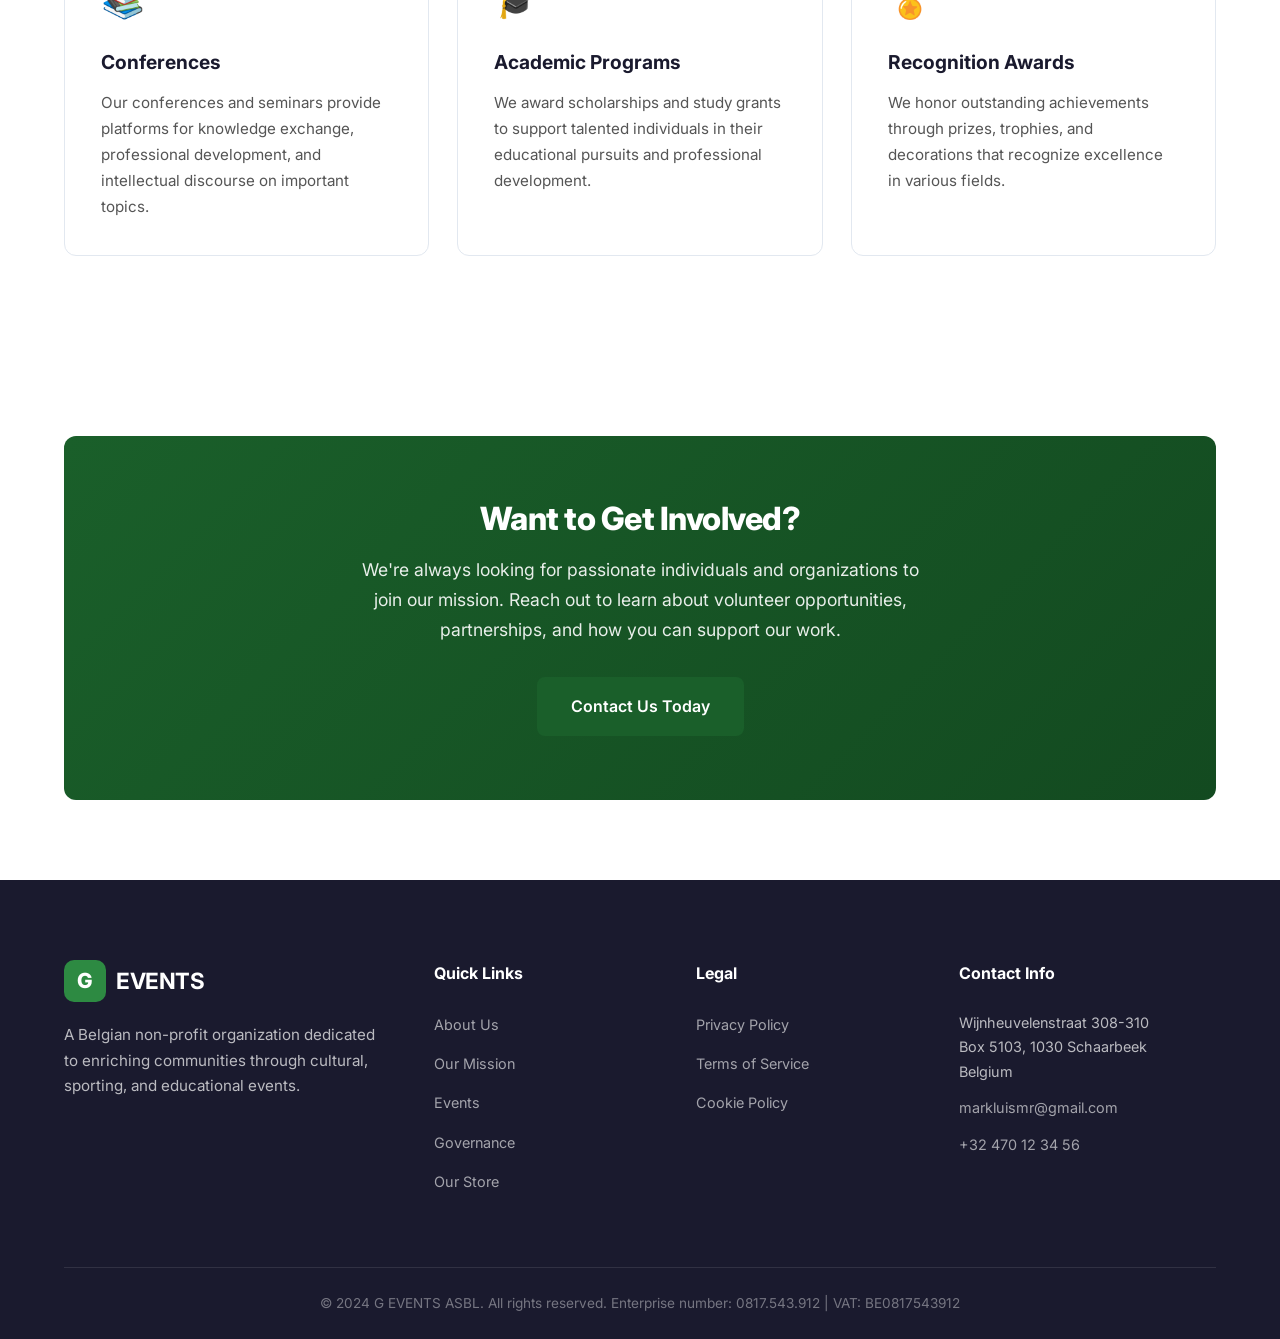
==== commit d47eecbc: "Add store banner to all pages and navbar/footer links" ====
--- a/about.html
+++ b/about.html
@@ -36,6 +36,7 @@
                 <li><a href="events.html">Events</a></li>
                 <li><a href="governance.html">Governance</a></li>
                 <li><a href="contact.html">Contact</a></li>
+                <li><a href="https://payhip.com/ProEbookStore" target="_blank" rel="noopener noreferrer" class="nav-store">Store</a></li>
             </ul>
         </div>
     </nav>
@@ -47,6 +48,21 @@
             <p>Discover who we are, what drives us, and how we make a difference in communities across Belgium.</p>
         </div>
     </header>
+    <section class="section store-section">
+        <div class="container">
+            <div class="store-banner">
+                <div class="store-content">
+                    <span class="store-tag">Our Store</span>
+                    <h2>Explore Our Collection</h2>
+                    <p>Discover ebooks, guides, and digital resources created by G EVENTS. Your purchase supports our mission to enrich communities through culture and education.</p>
+                    <a href="https://payhip.com/ProEbookStore" target="_blank" rel="noopener noreferrer" class="btn btn-primary btn-store">Visit Our Store →</a>
+                </div>
+                <div class="store-visual">
+                    <span class="store-icon">📖</span>
+                </div>
+            </div>
+        </div>
+    </section>
 
     <section class="section">
         <div class="container">
@@ -182,6 +198,7 @@
                         <li><a href="mission.html">Our Mission</a></li>
                         <li><a href="events.html">Events</a></li>
                         <li><a href="governance.html">Governance</a></li>
+                        <li><a href="https://payhip.com/ProEbookStore" target="_blank" rel="noopener noreferrer">Our Store</a></li>
                     </ul>
                 </div>
                 <div class="footer-col">
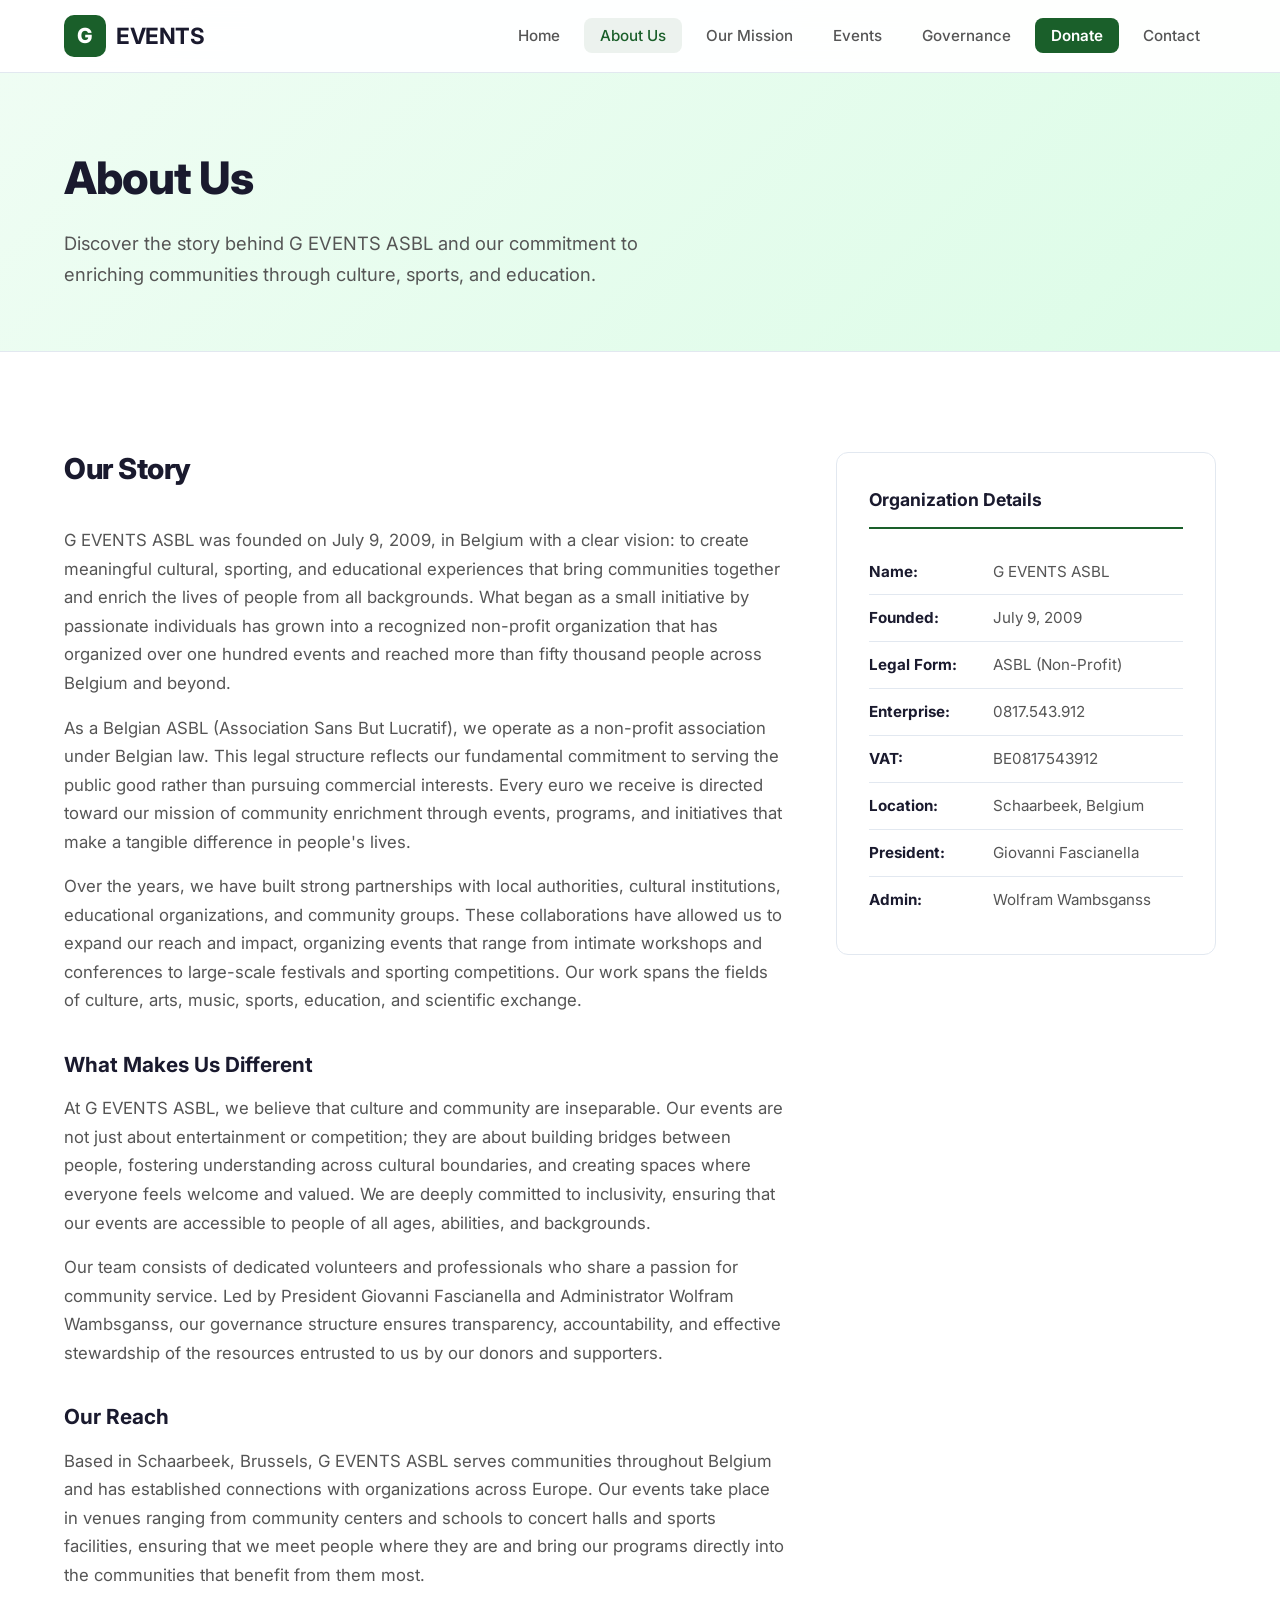
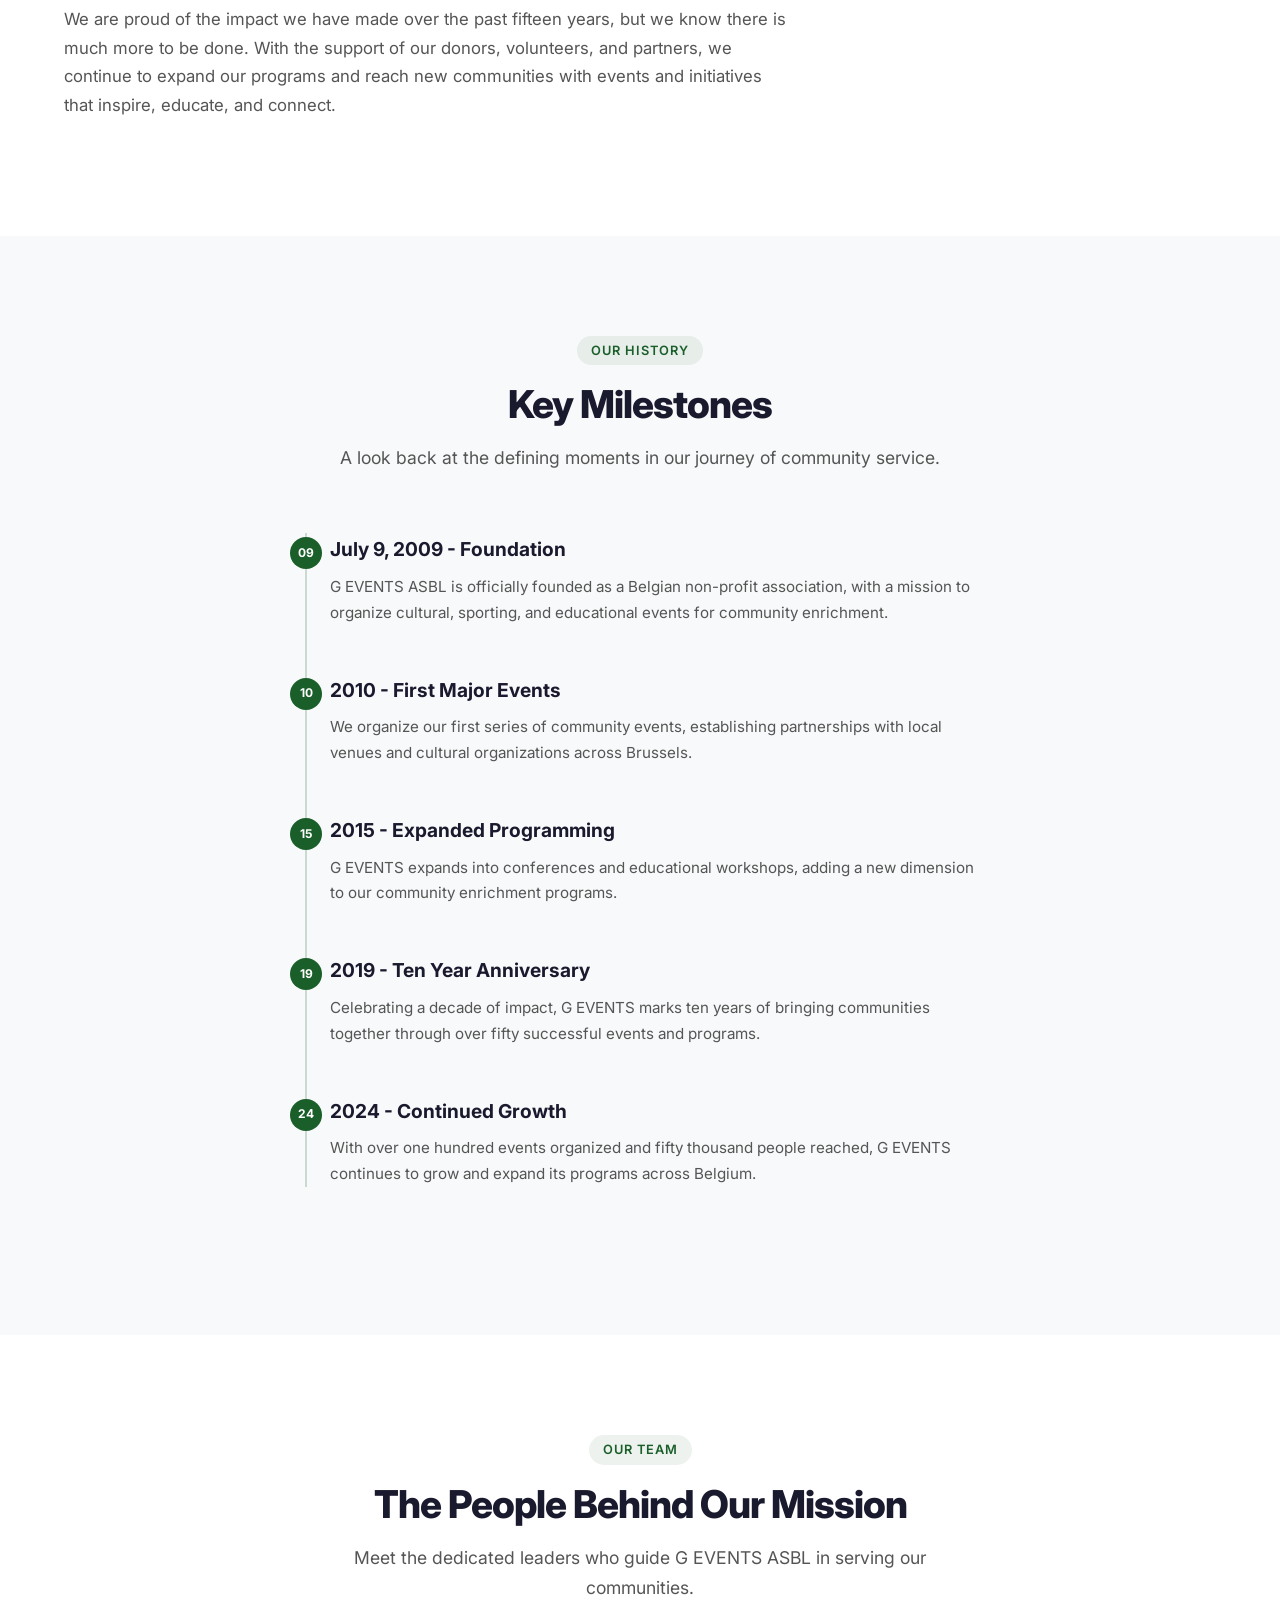
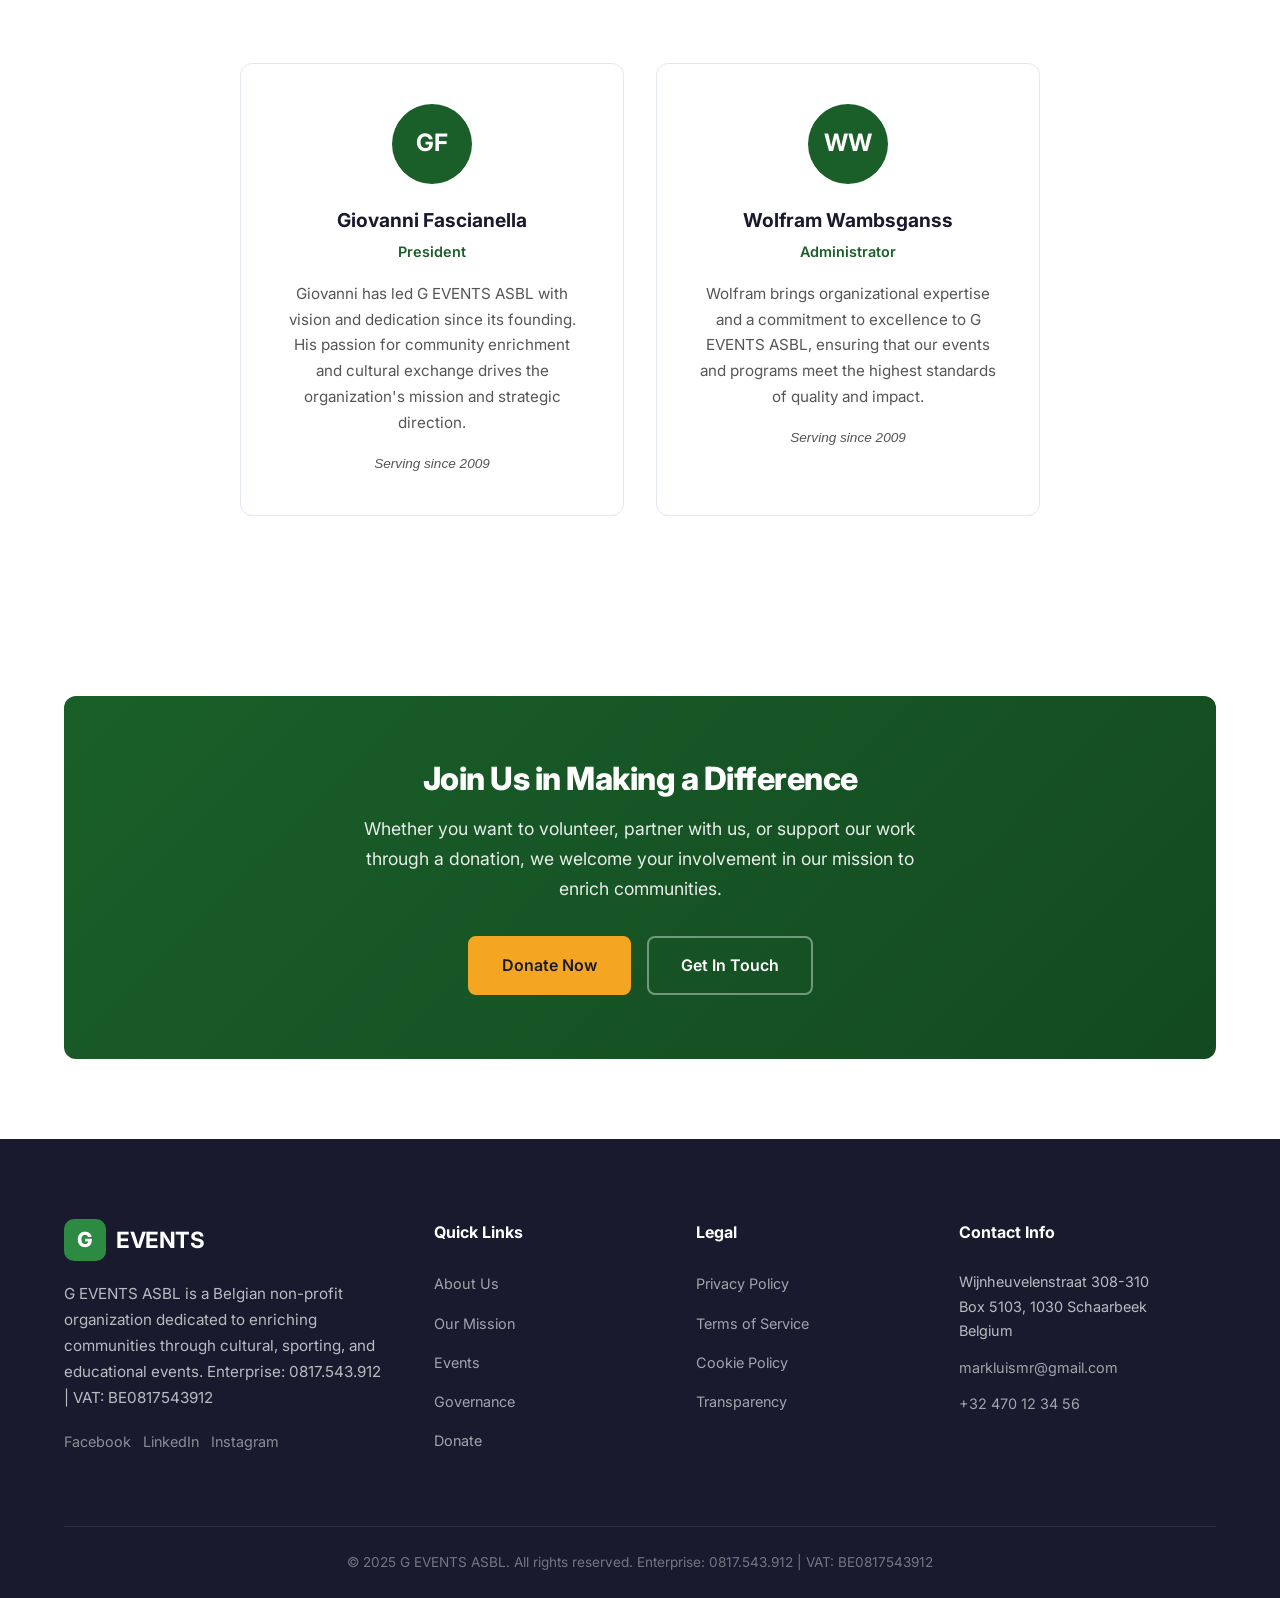
==== commit 360c80dd: "Full nonprofit rebuild: remove store, add donate + transparency pages, Google Ad Grants compliant" ====
--- a/about.html
+++ b/about.html
@@ -2,17 +2,17 @@
 <html lang="en">
 <head>
     <!-- Google tag (gtag.js) -->
-<script async src="https://www.googletagmanager.com/gtag/js?id=AW-18327905346"></script>
-<script>
-  window.dataLayer = window.dataLayer || [];
-  function gtag(){dataLayer.push(arguments);}
-  gtag('js', new Date());
-  gtag('config', 'AW-18327905346');
-</script>
+    <script async src="https://www.googletagmanager.com/gtag/js?id=AW-18327905346"></script>
+    <script>
+      window.dataLayer = window.dataLayer || [];
+      function gtag(){dataLayer.push(arguments);}
+      gtag('js', new Date());
+      gtag('config', 'AW-18327905346');
+    </script>
     <meta charset="UTF-8">
     <meta name="viewport" content="width=device-width, initial-scale=1.0">
-    <title>About Us - G EVENTS</title>
-    <meta name="description" content="Learn about G EVENTS, a Belgian non-profit organization dedicated to organizing cultural, sporting, and educational events since 2009.">
+    <title>About Us - G EVENTS ASBL</title>
+    <meta name="description" content="Learn about G EVENTS ASBL, a Belgian non-profit founded in 2009 dedicated to organizing cultural, sporting, and educational events that enrich communities.">
     <link rel="preconnect" href="https://fonts.googleapis.com">
     <link rel="preconnect" href="https://fonts.gstatic.com" crossorigin>
     <link href="https://fonts.googleapis.com/css2?family=Inter:wght@300;400;500;600;700;800&display=swap" rel="stylesheet">
@@ -35,56 +35,48 @@
                 <li><a href="mission.html">Our Mission</a></li>
                 <li><a href="events.html">Events</a></li>
                 <li><a href="governance.html">Governance</a></li>
+                <li><a href="donate.html" class="nav-donate">Donate</a></li>
                 <li><a href="contact.html">Contact</a></li>
-                <li><a href="https://payhip.com/ProEbookStore" target="_blank" rel="noopener noreferrer" class="nav-store">Store</a></li>
             </ul>
         </div>
     </nav>
 
     <header class="page-header">
         <div class="container">
-            <span class="section-tag">About Us</span>
-            <h1>Our Story & Purpose</h1>
-            <p>Discover who we are, what drives us, and how we make a difference in communities across Belgium.</p>
+            <h1>About Us</h1>
+            <p>Discover the story behind G EVENTS ASBL and our commitment to enriching communities through culture, sports, and education.</p>
         </div>
     </header>
-    <section class="section store-section">
-        <div class="container">
-            <div class="store-banner">
-                <div class="store-content">
-                    <span class="store-tag">Our Store</span>
-                    <h2>Explore Our Collection</h2>
-                    <p>Discover ebooks, guides, and digital resources created by G EVENTS. Your purchase supports our mission to enrich communities through culture and education.</p>
-                    <a href="https://payhip.com/ProEbookStore" target="_blank" rel="noopener noreferrer" class="btn btn-primary btn-store">Visit Our Store →</a>
-                </div>
-                <div class="store-visual">
-                    <span class="store-icon">📖</span>
-                </div>
-            </div>
-        </div>
-    </section>
 
     <section class="section">
         <div class="container">
             <div class="content-grid">
                 <div class="content-text">
-                    <h2>Who We Are</h2>
-                    <p>G EVENTS is a Belgian non-profit organization (ASBL - Association Sans But Lucratif) founded on July 9, 2009. Registered under enterprise number 0817.543.912, we are headquartered in Schaarbeek, Brussels.</p>
-                    <p>Since our inception, we have been committed to enriching communities through the organization of cultural, sporting, and educational events. Our work brings people together, celebrates diversity, and creates meaningful experiences that resonate far beyond the events themselves.</p>
-                    <p>As a non-profit, all our activities serve the public interest. We reinvest every resource back into our mission to create impactful events that inspire, connect, and uplift the communities we serve.</p>
-                </div>
-                <div class="content-sidebar">
-                    <div class="info-card">
-                        <h4>Organization Details</h4>
-                        <ul class="info-list">
-                            <li><strong>Name:</strong> G EVENTS</li>
-                            <li><strong>Legal Form:</strong> ASBL (Non-Profit Association)</li>
-                            <li><strong>Enterprise Number:</strong> 0817.543.912</li>
-                            <li><strong>VAT Number:</strong> BE0817543912</li>
-                            <li><strong>Founded:</strong> July 9, 2009</li>
-                            <li><strong>Location:</strong> Schaarbeek, Brussels, Belgium</li>
-                        </ul>
-                    </div>
+                    <h2>Our Story</h2>
+                    <p>G EVENTS ASBL was founded on July 9, 2009, in Belgium with a clear vision: to create meaningful cultural, sporting, and educational experiences that bring communities together and enrich the lives of people from all backgrounds. What began as a small initiative by passionate individuals has grown into a recognized non-profit organization that has organized over one hundred events and reached more than fifty thousand people across Belgium and beyond.</p>
+                    <p>As a Belgian ASBL (Association Sans But Lucratif), we operate as a non-profit association under Belgian law. This legal structure reflects our fundamental commitment to serving the public good rather than pursuing commercial interests. Every euro we receive is directed toward our mission of community enrichment through events, programs, and initiatives that make a tangible difference in people's lives.</p>
+                    <p>Over the years, we have built strong partnerships with local authorities, cultural institutions, educational organizations, and community groups. These collaborations have allowed us to expand our reach and impact, organizing events that range from intimate workshops and conferences to large-scale festivals and sporting competitions. Our work spans the fields of culture, arts, music, sports, education, and scientific exchange.</p>
+
+                    <h3>What Makes Us Different</h3>
+                    <p>At G EVENTS ASBL, we believe that culture and community are inseparable. Our events are not just about entertainment or competition; they are about building bridges between people, fostering understanding across cultural boundaries, and creating spaces where everyone feels welcome and valued. We are deeply committed to inclusivity, ensuring that our events are accessible to people of all ages, abilities, and backgrounds.</p>
+                    <p>Our team consists of dedicated volunteers and professionals who share a passion for community service. Led by President Giovanni Fascianella and Administrator Wolfram Wambsganss, our governance structure ensures transparency, accountability, and effective stewardship of the resources entrusted to us by our donors and supporters.</p>
+
+                    <h3>Our Reach</h3>
+                    <p>Based in Schaarbeek, Brussels, G EVENTS ASBL serves communities throughout Belgium and has established connections with organizations across Europe. Our events take place in venues ranging from community centers and schools to concert halls and sports facilities, ensuring that we meet people where they are and bring our programs directly into the communities that benefit from them most.</p>
+                    <p>We are proud of the impact we have made over the past fifteen years, but we know there is much more to be done. With the support of our donors, volunteers, and partners, we continue to expand our programs and reach new communities with events and initiatives that inspire, educate, and connect.</p>
+                </div>
+                <div class="info-card">
+                    <h4>Organization Details</h4>
+                    <ul class="info-list">
+                        <li><strong>Name:</strong> G EVENTS ASBL</li>
+                        <li><strong>Founded:</strong> July 9, 2009</li>
+                        <li><strong>Legal Form:</strong> ASBL (Non-Profit)</li>
+                        <li><strong>Enterprise:</strong> 0817.543.912</li>
+                        <li><strong>VAT:</strong> BE0817543912</li>
+                        <li><strong>Location:</strong> Schaarbeek, Belgium</li>
+                        <li><strong>President:</strong> Giovanni Fascianella</li>
+                        <li><strong>Admin:</strong> Wolfram Wambsganss</li>
+                    </ul>
                 </div>
             </div>
         </div>
@@ -92,41 +84,45 @@
 
     <section class="section section-alt">
         <div class="container">
-            <h2 class="text-center">Our History</h2>
+            <div class="section-header">
+                <span class="section-tag">Our History</span>
+                <h2>Key Milestones</h2>
+                <p>A look back at the defining moments in our journey of community service.</p>
+            </div>
             <div class="timeline">
                 <div class="timeline-item">
-                    <div class="timeline-marker">2009</div>
-                    <div class="timeline-content">
-                        <h3>Foundation</h3>
-                        <p>G EVENTS was founded by passionate individuals committed to bringing cultural and sporting events to Belgian communities. Registered as an ASBL, we began our journey with a clear vision and purpose.</p>
-                    </div>
-                </div>
-                <div class="timeline-item">
-                    <div class="timeline-marker">2012</div>
-                    <div class="timeline-content">
-                        <h3>First Major Events</h3>
-                        <p>We organized our first large-scale cultural festivals, attracting hundreds of attendees and establishing our reputation as a reliable event organizer.</p>
-                    </div>
-                </div>
-                <div class="timeline-item">
-                    <div class="timeline-marker">2016</div>
-                    <div class="timeline-content">
-                        <h3>Expansion</h3>
-                        <p>Our activities expanded to include sports competitions, academic conferences, and youth programs, reaching communities across the Brussels-Capital Region.</p>
-                    </div>
-                </div>
-                <div class="timeline-item">
-                    <div class="timeline-marker">2020</div>
-                    <div class="timeline-content">
-                        <h3>Digital Innovation</h3>
-                        <p>We adapted to new challenges by incorporating virtual and hybrid event formats, ensuring our mission continued even during difficult times.</p>
-                    </div>
-                </div>
-                <div class="timeline-item">
-                    <div class="timeline-marker">Today</div>
-                    <div class="timeline-content">
-                        <h3>Growing Impact</h3>
-                        <p>Today, G EVENTS continues to grow, organizing more events than ever and touching the lives of thousands of people each year through our diverse programs.</p>
+                    <div class="timeline-marker">09</div>
+                    <div class="timeline-content">
+                        <h3>July 9, 2009 - Foundation</h3>
+                        <p>G EVENTS ASBL is officially founded as a Belgian non-profit association, with a mission to organize cultural, sporting, and educational events for community enrichment.</p>
+                    </div>
+                </div>
+                <div class="timeline-item">
+                    <div class="timeline-marker">10</div>
+                    <div class="timeline-content">
+                        <h3>2010 - First Major Events</h3>
+                        <p>We organize our first series of community events, establishing partnerships with local venues and cultural organizations across Brussels.</p>
+                    </div>
+                </div>
+                <div class="timeline-item">
+                    <div class="timeline-marker">15</div>
+                    <div class="timeline-content">
+                        <h3>2015 - Expanded Programming</h3>
+                        <p>G EVENTS expands into conferences and educational workshops, adding a new dimension to our community enrichment programs.</p>
+                    </div>
+                </div>
+                <div class="timeline-item">
+                    <div class="timeline-marker">19</div>
+                    <div class="timeline-content">
+                        <h3>2019 - Ten Year Anniversary</h3>
+                        <p>Celebrating a decade of impact, G EVENTS marks ten years of bringing communities together through over fifty successful events and programs.</p>
+                    </div>
+                </div>
+                <div class="timeline-item">
+                    <div class="timeline-marker">24</div>
+                    <div class="timeline-content">
+                        <h3>2024 - Continued Growth</h3>
+                        <p>With over one hundred events organized and fifty thousand people reached, G EVENTS continues to grow and expand its programs across Belgium.</p>
                     </div>
                 </div>
             </div>
@@ -135,37 +131,25 @@
 
     <section class="section">
         <div class="container">
-            <h2 class="text-center">What We Do</h2>
-            <div class="features-grid">
-                <div class="feature-card">
-                    <div class="feature-icon">🎭</div>
-                    <h3>Cultural Festivals</h3>
-                    <p>We organize exhibitions, art shows, and cultural festivals that celebrate the rich diversity of our communities and promote cross-cultural understanding.</p>
-                </div>
-                <div class="feature-card">
-                    <div class="feature-icon">🎵</div>
-                    <h3>Music & Concerts</h3>
-                    <p>From classical to contemporary, we host musical events that bring artists and audiences together for shared artistic experiences.</p>
-                </div>
-                <div class="feature-card">
-                    <div class="feature-icon">🏆</div>
-                    <h3>Sporting Events</h3>
-                    <p>We support and organize sports competitions that promote physical activity, healthy competition, and community spirit among participants.</p>
-                </div>
-                <div class="feature-card">
-                    <div class="feature-icon">📚</div>
-                    <h3>Conferences</h3>
-                    <p>Our conferences and seminars provide platforms for knowledge exchange, professional development, and intellectual discourse on important topics.</p>
-                </div>
-                <div class="feature-card">
-                    <div class="feature-icon">🎓</div>
-                    <h3>Academic Programs</h3>
-                    <p>We award scholarships and study grants to support talented individuals in their educational pursuits and professional development.</p>
-                </div>
-                <div class="feature-card">
-                    <div class="feature-icon">🏅</div>
-                    <h3>Recognition Awards</h3>
-                    <p>We honor outstanding achievements through prizes, trophies, and decorations that recognize excellence in various fields.</p>
+            <div class="section-header">
+                <span class="section-tag">Our Team</span>
+                <h2>The People Behind Our Mission</h2>
+                <p>Meet the dedicated leaders who guide G EVENTS ASBL in serving our communities.</p>
+            </div>
+            <div class="team-grid">
+                <div class="team-card">
+                    <div class="team-avatar">GF</div>
+                    <h3>Giovanni Fascianella</h3>
+                    <p class="team-role">President</p>
+                    <p class="team-bio">Giovanni has led G EVENTS ASBL with vision and dedication since its founding. His passion for community enrichment and cultural exchange drives the organization's mission and strategic direction.</p>
+                    <p class="team-since">Serving since 2009</p>
+                </div>
+                <div class="team-card">
+                    <div class="team-avatar">WW</div>
+                    <h3>Wolfram Wambsganss</h3>
+                    <p class="team-role">Administrator</p>
+                    <p class="team-bio">Wolfram brings organizational expertise and a commitment to excellence to G EVENTS ASBL, ensuring that our events and programs meet the highest standards of quality and impact.</p>
+                    <p class="team-since">Serving since 2009</p>
                 </div>
             </div>
         </div>
@@ -174,9 +158,12 @@
     <section class="section cta-section">
         <div class="container">
             <div class="cta-box">
-                <h2>Want to Get Involved?</h2>
-                <p>We're always looking for passionate individuals and organizations to join our mission. Reach out to learn about volunteer opportunities, partnerships, and how you can support our work.</p>
-                <a href="contact.html" class="btn btn-primary">Contact Us Today</a>
+                <h2>Join Us in Making a Difference</h2>
+                <p>Whether you want to volunteer, partner with us, or support our work through a donation, we welcome your involvement in our mission to enrich communities.</p>
+                <div class="cta-buttons">
+                    <a href="donate.html" class="btn btn-accent">Donate Now</a>
+                    <a href="contact.html" class="btn btn-outline-light">Get In Touch</a>
+                </div>
             </div>
         </div>
     </section>
@@ -189,7 +176,12 @@
                         <span class="logo-icon">G</span>
                         <span class="logo-text">EVENTS</span>
                     </a>
-                    <p class="footer-desc">A Belgian non-profit organization dedicated to enriching communities through cultural, sporting, and educational events.</p>
+                    <p class="footer-desc">G EVENTS ASBL is a Belgian non-profit organization dedicated to enriching communities through cultural, sporting, and educational events. Enterprise: 0817.543.912 | VAT: BE0817543912</p>
+                    <div class="footer-social">
+                        <a href="#" aria-label="Facebook" class="social-link">Facebook</a>
+                        <a href="#" aria-label="LinkedIn" class="social-link">LinkedIn</a>
+                        <a href="#" aria-label="Instagram" class="social-link">Instagram</a>
+                    </div>
                 </div>
                 <div class="footer-col">
                     <h4>Quick Links</h4>
@@ -198,7 +190,7 @@
                         <li><a href="mission.html">Our Mission</a></li>
                         <li><a href="events.html">Events</a></li>
                         <li><a href="governance.html">Governance</a></li>
-                        <li><a href="https://payhip.com/ProEbookStore" target="_blank" rel="noopener noreferrer">Our Store</a></li>
+                        <li><a href="donate.html">Donate</a></li>
                     </ul>
                 </div>
                 <div class="footer-col">
@@ -207,6 +199,7 @@
                         <li><a href="privacy.html">Privacy Policy</a></li>
                         <li><a href="terms.html">Terms of Service</a></li>
                         <li><a href="cookie-policy.html">Cookie Policy</a></li>
+                        <li><a href="transparency.html">Transparency</a></li>
                     </ul>
                 </div>
                 <div class="footer-col">
@@ -219,7 +212,7 @@
                 </div>
             </div>
             <div class="footer-bottom">
-                <p>&copy; 2024 G EVENTS ASBL. All rights reserved. Enterprise number: 0817.543.912 | VAT: BE0817543912</p>
+                <p>&copy; 2025 G EVENTS ASBL. All rights reserved. Enterprise: 0817.543.912 | VAT: BE0817543912</p>
             </div>
         </div>
     </footer>
--- a/css/style.css
+++ b/css/style.css
@@ -107,13 +107,13 @@
     background: rgba(26, 95, 42, 0.08);
 }
 
-.nav-store {
+.nav-donate {
     background: var(--primary) !important;
     color: white !important;
     font-weight: 600 !important;
 }
 
-.nav-store:hover {
+.nav-donate:hover {
     background: var(--primary-dark) !important;
     transform: translateY(-1px);
 }
@@ -138,7 +138,7 @@
 /* HERO */
 .hero {
     position: relative;
-    padding: 160px 0 100px;
+    padding: 140px 0 60px;
     overflow: hidden;
     background: linear-gradient(135deg, #f0fdf4 0%, #dcfce7 30%, #d1fae5 60%, #ecfdf5 100%);
 }
@@ -243,6 +243,19 @@
 
 .btn-full { width: 100%; justify-content: center; }
 
+.btn-accent {
+    background: var(--accent);
+    color: var(--text);
+    border-color: var(--accent);
+}
+
+.btn-accent:hover {
+    background: #e09520;
+    border-color: #e09520;
+    transform: translateY(-2px);
+    box-shadow: 0 8px 24px rgba(244, 166, 35, 0.3);
+}
+
 /* STATS */
 .stats {
     padding: 60px 0;
@@ -352,74 +365,6 @@
     line-height: 1.7;
 }
 
-/* STORE SECTION */
-.store-section { padding: 80px 0; }
-
-.store-banner {
-    display: flex;
-    align-items: center;
-    justify-content: space-between;
-    background: linear-gradient(135deg, #1a5f2a 0%, #2d8a42 50%, #134a20 100%);
-    border-radius: var(--radius);
-    padding: 60px;
-    color: white;
-    gap: 40px;
-}
-
-.store-content { flex: 1; }
-
-.store-tag {
-    display: inline-block;
-    background: rgba(255,255,255,0.15);
-    color: white;
-    padding: 4px 14px;
-    border-radius: 100px;
-    font-size: 0.8rem;
-    font-weight: 600;
-    text-transform: uppercase;
-    letter-spacing: 1px;
-    margin-bottom: 16px;
-}
-
-.store-content h2 {
-    color: white;
-    font-size: 2.2rem;
-    margin-bottom: 16px;
-}
-
-.store-content p {
-    font-size: 1.05rem;
-    opacity: 0.9;
-    margin-bottom: 28px;
-    max-width: 500px;
-    line-height: 1.7;
-}
-
-.btn-store {
-    background: white;
-    color: var(--primary);
-    border-color: white;
-    font-size: 1.1rem;
-    padding: 16px 36px;
-}
-
-.btn-store:hover {
-    background: var(--accent);
-    border-color: var(--accent);
-    color: var(--text);
-    transform: translateY(-2px);
-    box-shadow: 0 8px 24px rgba(0,0,0,0.2);
-}
-
-.store-visual {
-    flex-shrink: 0;
-}
-
-.store-icon {
-    font-size: 6rem;
-    filter: drop-shadow(0 4px 12px rgba(0,0,0,0.2));
-}
-
 /* CTA */
 .cta-section { padding: 80px 0; }
 
@@ -1065,6 +1010,196 @@
 
 .legal-contact p { margin-bottom: 0; }
 
+/* DONATE PAGE */
+.donate-hero {
+    padding: 140px 0 60px;
+    background: linear-gradient(135deg, #f0fdf4 0%, #dcfce7 50%, #fef3c7 100%);
+    border-bottom: 1px solid var(--border);
+    text-align: center;
+}
+
+.donate-hero h1 {
+    font-size: 2.8rem;
+    font-weight: 800;
+    letter-spacing: -1px;
+    margin-bottom: 12px;
+}
+
+.donate-hero p {
+    color: var(--text-light);
+    font-size: 1.15rem;
+    max-width: 600px;
+    margin: 0 auto;
+}
+
+.iban-card {
+    background: var(--bg);
+    border: 2px solid var(--primary);
+    border-radius: var(--radius);
+    padding: 48px;
+    max-width: 640px;
+    margin: 0 auto;
+    text-align: center;
+    box-shadow: var(--shadow-lg);
+}
+
+.iban-card h3 {
+    font-size: 1.3rem;
+    font-weight: 700;
+    margin-bottom: 24px;
+    color: var(--primary);
+}
+
+.iban-number {
+    font-size: 1.8rem;
+    font-weight: 800;
+    letter-spacing: 2px;
+    color: var(--text);
+    margin-bottom: 8px;
+    font-family: 'Courier New', monospace;
+}
+
+.iban-meta {
+    display: flex;
+    justify-content: center;
+    gap: 32px;
+    margin-bottom: 24px;
+    flex-wrap: wrap;
+}
+
+.iban-meta-item {
+    font-size: 0.95rem;
+    color: var(--text-light);
+}
+
+.iban-meta-item strong {
+    color: var(--text);
+}
+
+.copy-btn {
+    display: inline-flex;
+    align-items: center;
+    gap: 8px;
+    padding: 12px 28px;
+    background: var(--primary);
+    color: white;
+    border: none;
+    border-radius: var(--radius-sm);
+    font-weight: 600;
+    font-size: 1rem;
+    cursor: pointer;
+    transition: all var(--transition);
+}
+
+.copy-btn:hover {
+    background: var(--primary-dark);
+    transform: translateY(-2px);
+    box-shadow: 0 4px 16px rgba(26, 95, 42, 0.3);
+}
+
+.copy-btn.copied {
+    background: #059669;
+}
+
+.allocation-grid {
+    display: grid;
+    grid-template-columns: repeat(3, 1fr);
+    gap: 28px;
+}
+
+.allocation-card {
+    background: var(--bg);
+    border: 1px solid var(--border);
+    border-radius: var(--radius);
+    padding: 32px;
+    text-align: center;
+    transition: all var(--transition);
+}
+
+.allocation-card:hover { transform: translateY(-3px); box-shadow: var(--shadow); }
+
+.allocation-percent {
+    font-size: 2.5rem;
+    font-weight: 800;
+    color: var(--primary);
+    margin-bottom: 8px;
+}
+
+.allocation-card h3 {
+    font-size: 1.15rem;
+    font-weight: 700;
+    margin-bottom: 10px;
+}
+
+.allocation-card p {
+    color: var(--text-light);
+    font-size: 0.95rem;
+}
+
+/* TRANSPARENCY PAGE */
+.transparency-grid {
+    display: grid;
+    grid-template-columns: repeat(2, 1fr);
+    gap: 28px;
+}
+
+.transparency-card {
+    background: var(--bg);
+    border: 1px solid var(--border);
+    border-radius: var(--radius);
+    padding: 36px;
+    transition: all var(--transition);
+}
+
+.transparency-card:hover { transform: translateY(-3px); box-shadow: var(--shadow); }
+
+.transparency-card h3 {
+    font-size: 1.2rem;
+    font-weight: 700;
+    margin-bottom: 16px;
+    color: var(--primary);
+}
+
+.transparency-card p {
+    color: var(--text-light);
+    font-size: 0.95rem;
+    margin-bottom: 12px;
+}
+
+.transparency-card ul {
+    color: var(--text-light);
+    padding-left: 20px;
+    margin-bottom: 12px;
+}
+
+.transparency-card li {
+    margin-bottom: 6px;
+    font-size: 0.95rem;
+}
+
+.progress-bar-container {
+    background: var(--bg-alt);
+    border-radius: 100px;
+    height: 12px;
+    margin-bottom: 8px;
+    overflow: hidden;
+}
+
+.progress-bar {
+    height: 100%;
+    background: var(--primary);
+    border-radius: 100px;
+    transition: width 1s ease;
+}
+
+.progress-label {
+    display: flex;
+    justify-content: space-between;
+    font-size: 0.85rem;
+    color: var(--text-light);
+    margin-bottom: 16px;
+}
+
 /* FOOTER */
 .footer {
     background: var(--text);
@@ -1139,7 +1274,9 @@
     .values-grid,
     .goals-grid,
     .documents-grid,
-    .principles-grid { grid-template-columns: repeat(2, 1fr); }
+    .principles-grid,
+    .allocation-grid,
+    .transparency-grid { grid-template-columns: repeat(2, 1fr); }
 
     .stats-grid {
         grid-template-columns: repeat(2, 1fr);
@@ -1149,8 +1286,6 @@
     .content-grid { grid-template-columns: 1fr; }
     .contact-grid { grid-template-columns: 1fr; }
     .footer-grid { grid-template-columns: repeat(2, 1fr); }
-    .store-banner { flex-direction: column; text-align: center; }
-    .store-content p { margin-left: auto; margin-right: auto; }
 }
 
 @media (max-width: 768px) {
@@ -1177,7 +1312,9 @@
     .goals-grid,
     .documents-grid,
     .principles-grid,
-    .team-grid { grid-template-columns: 1fr; }
+    .team-grid,
+    .allocation-grid,
+    .transparency-grid { grid-template-columns: 1fr; }
 
     .stats-grid { grid-template-columns: repeat(2, 1fr); }
     .section { padding: 60px 0; }
@@ -1185,7 +1322,6 @@
     .page-header h1 { font-size: 2rem; }
 
     .cta-box { padding: 40px 24px; }
-    .store-banner { padding: 40px 24px; }
 
     .event-card { flex-direction: column; gap: 16px; }
     .form-row { grid-template-columns: 1fr; }
@@ -1193,4 +1329,8 @@
 
     .hero-buttons { flex-direction: column; }
     .hero-buttons .btn { text-align: center; justify-content: center; }
-}
+
+    .iban-card { padding: 32px 20px; }
+    .iban-number { font-size: 1.3rem; letter-spacing: 1px; }
+    .iban-meta { flex-direction: column; gap: 8px; }
+}
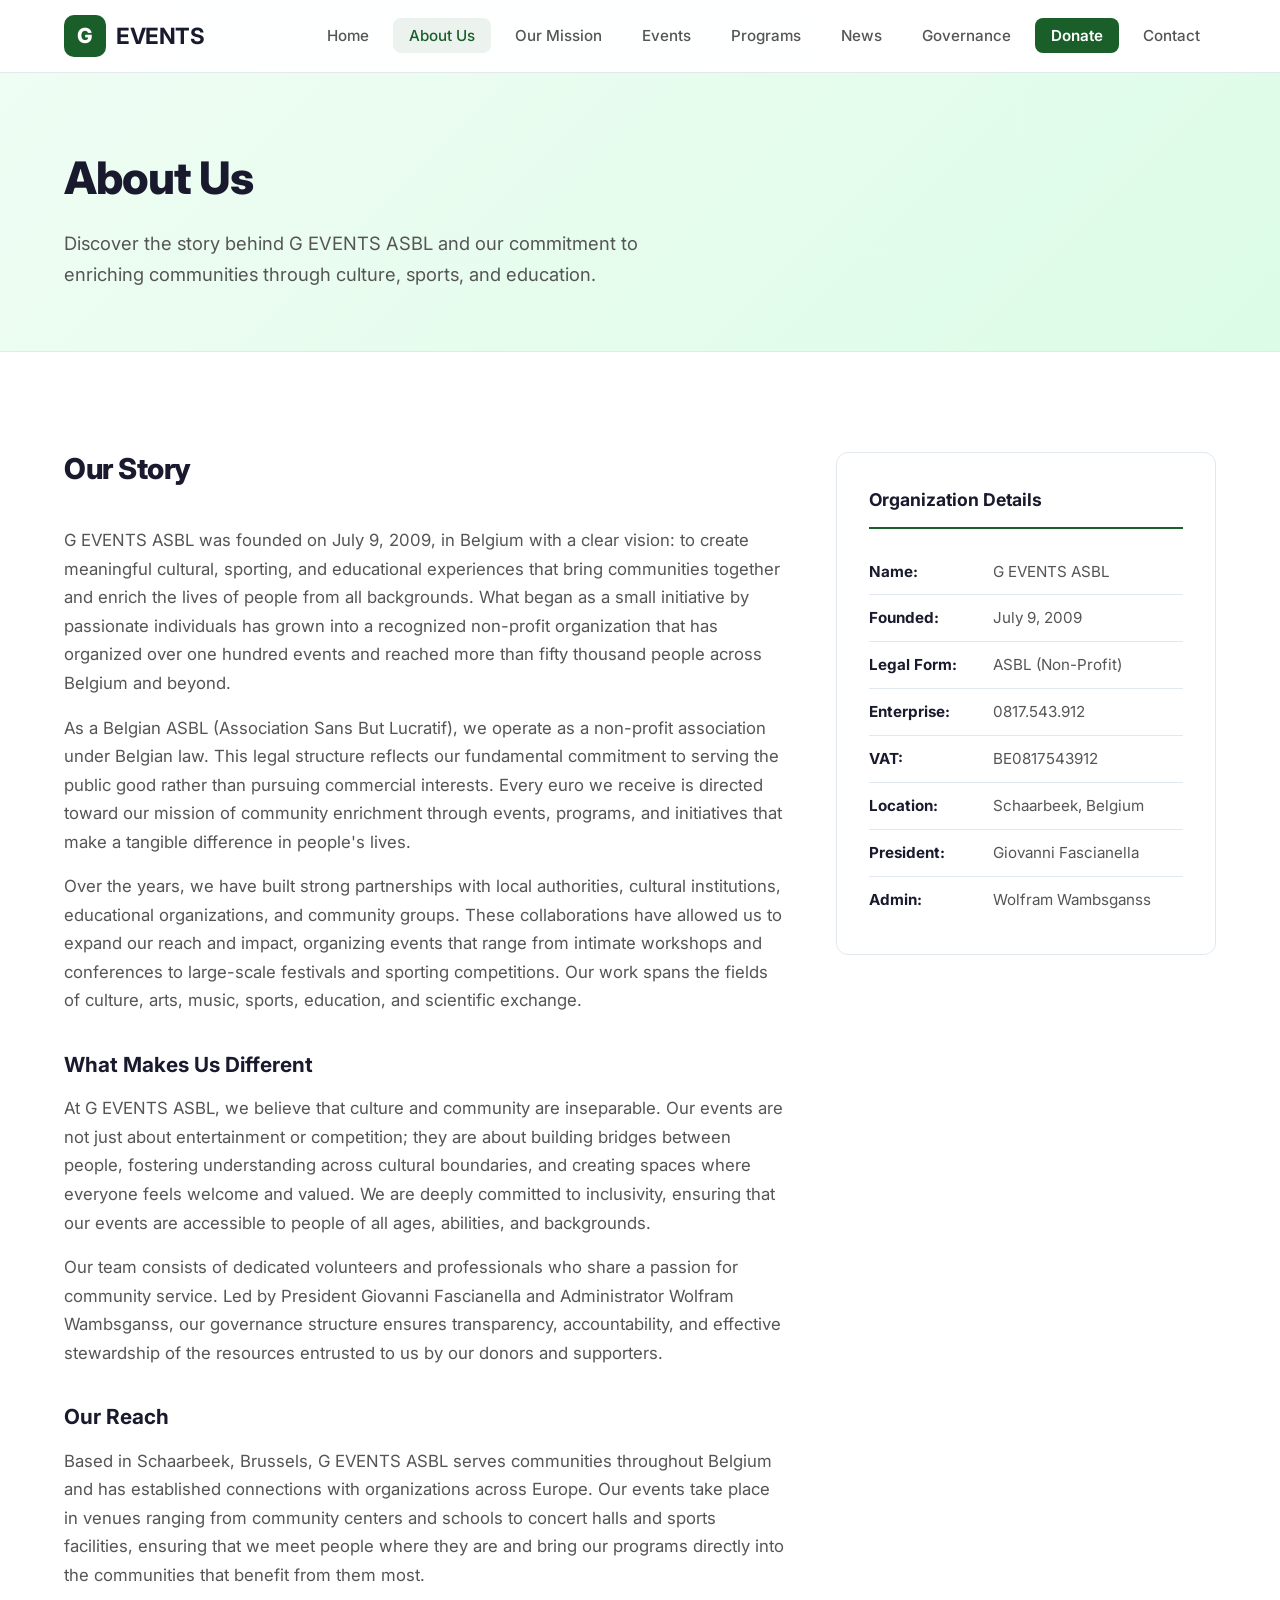
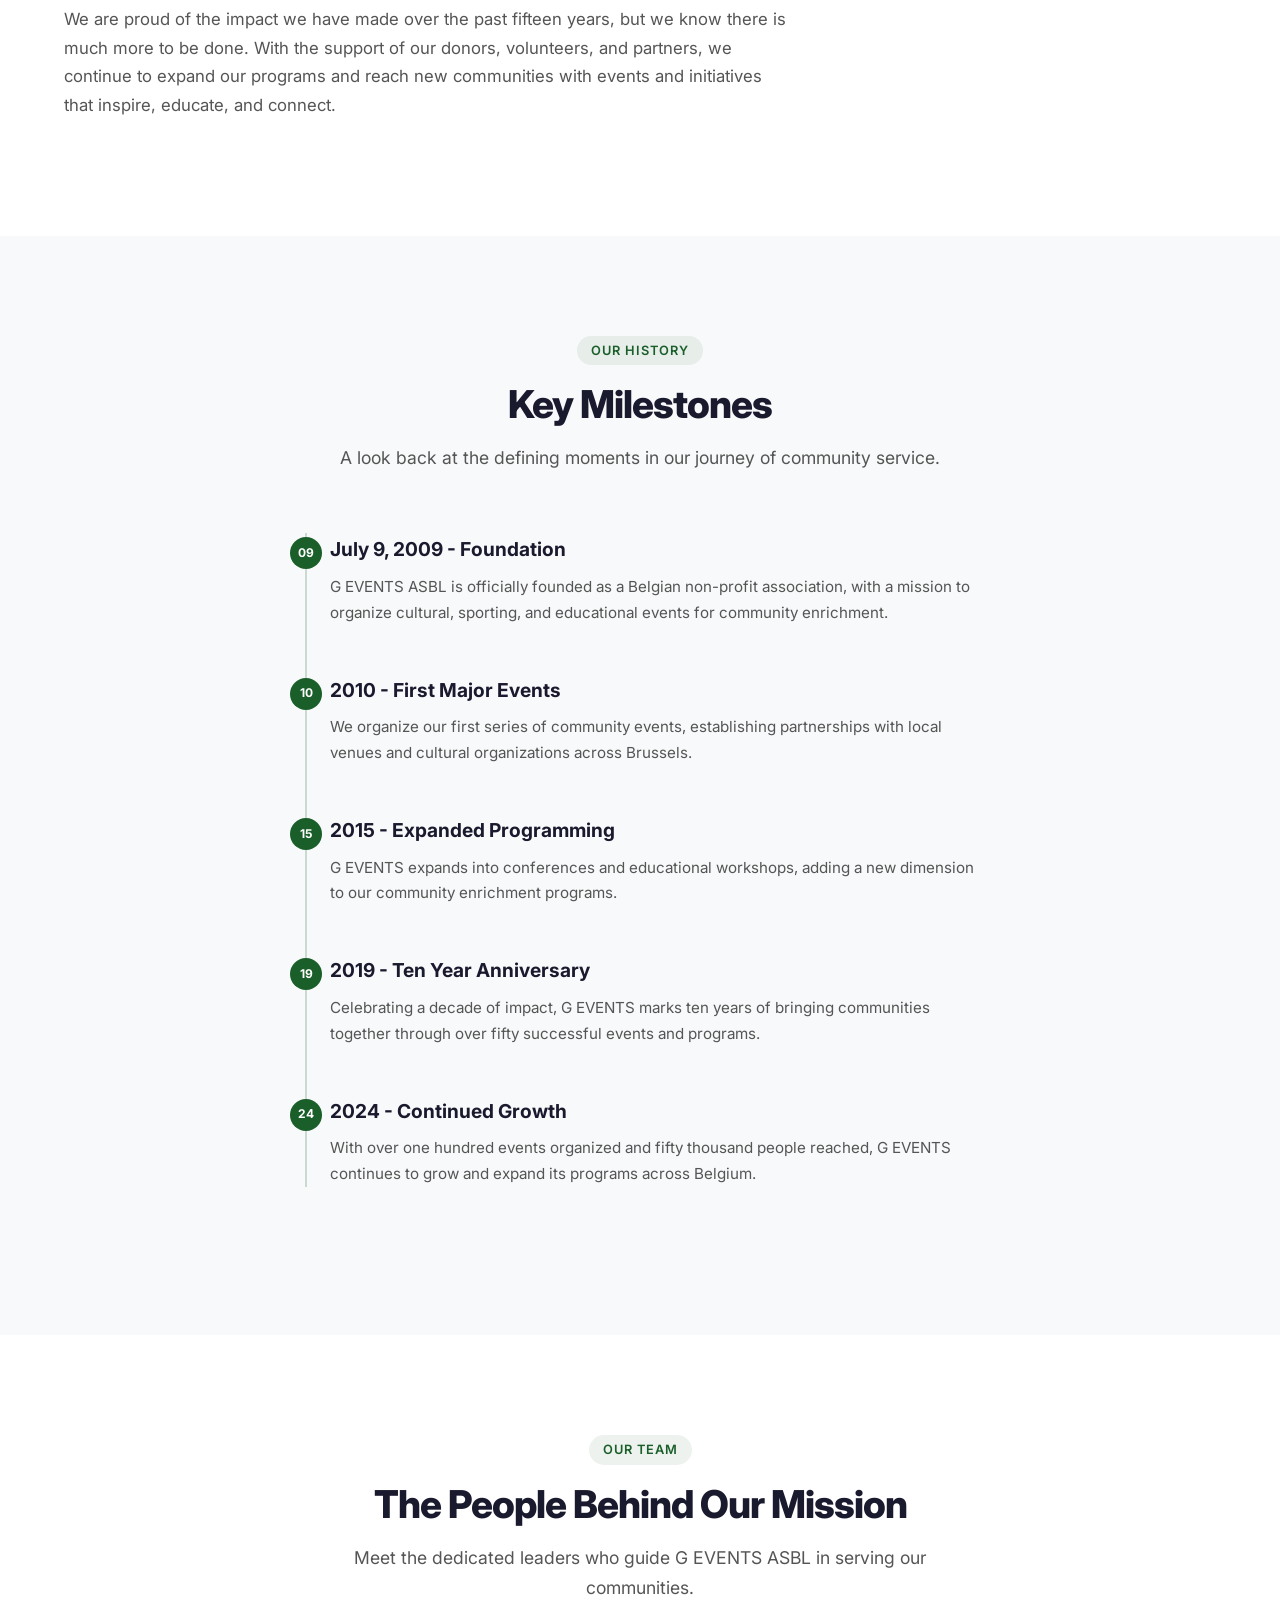
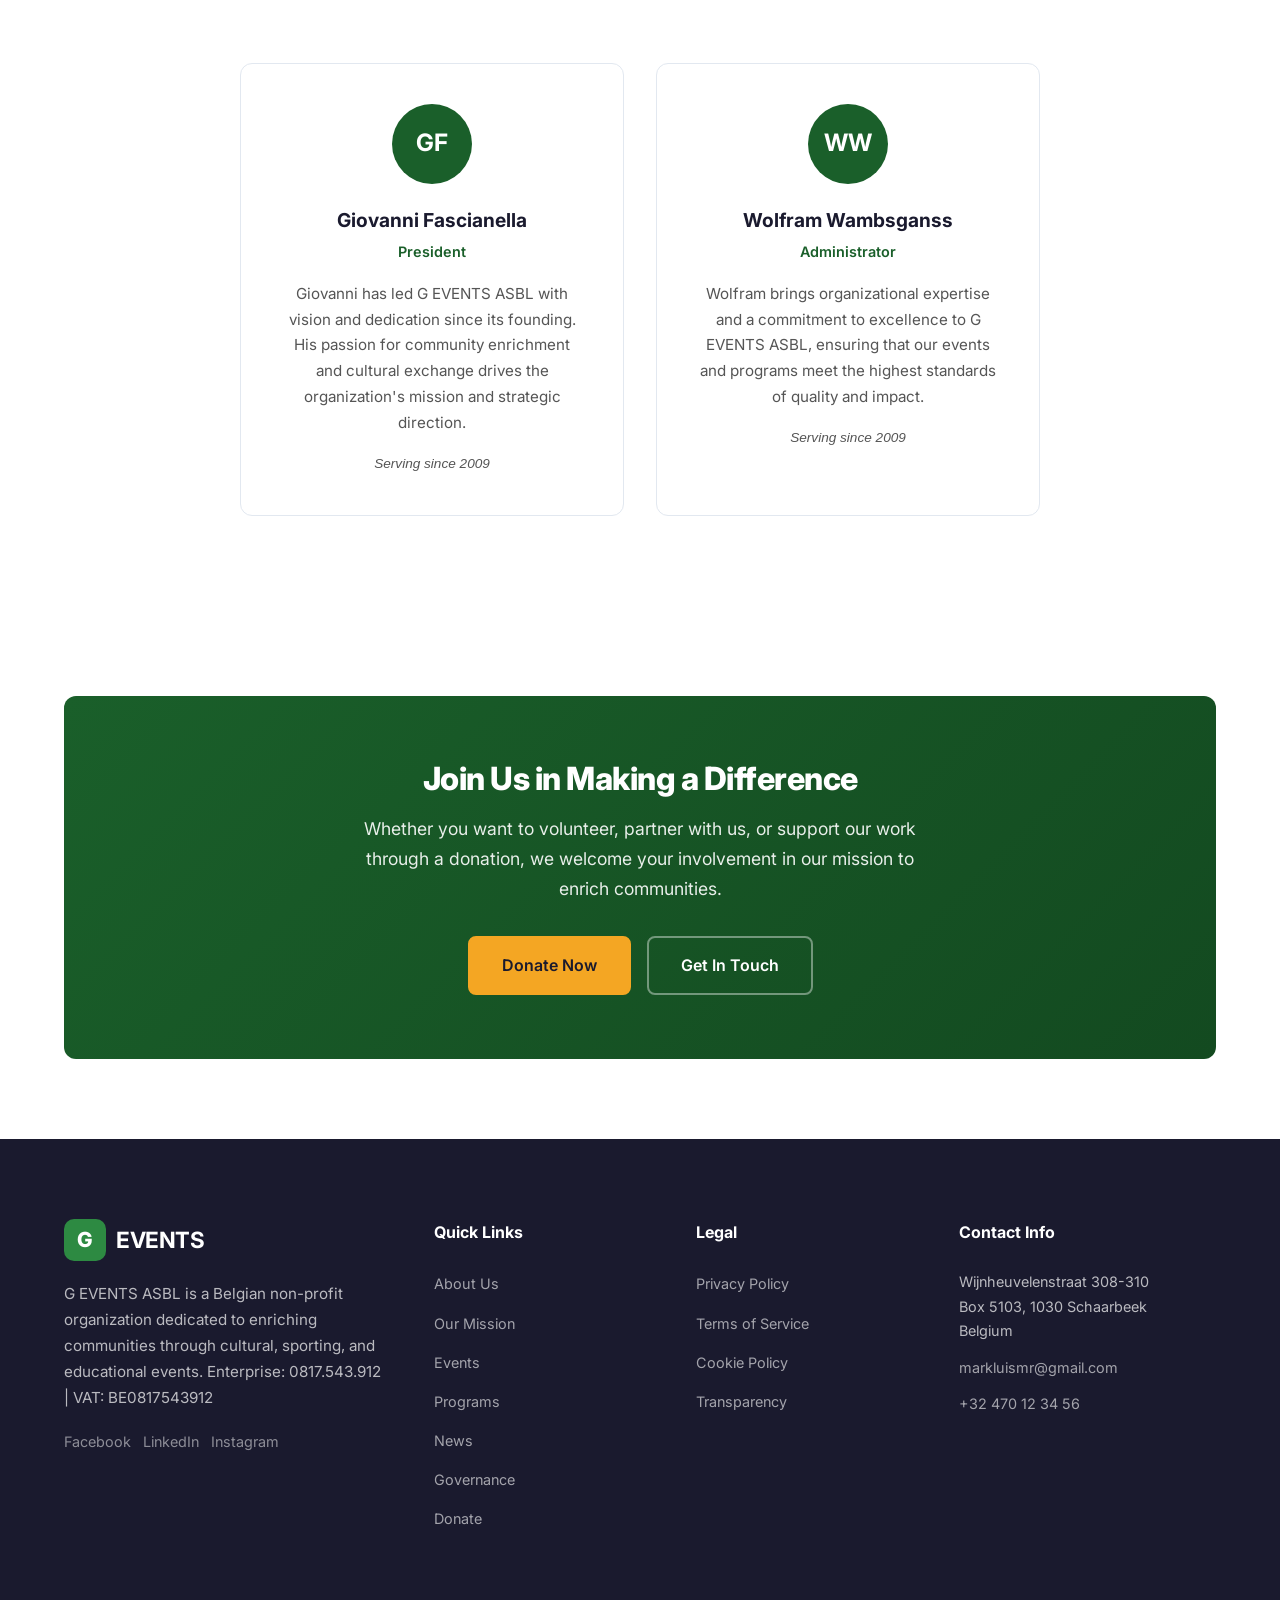
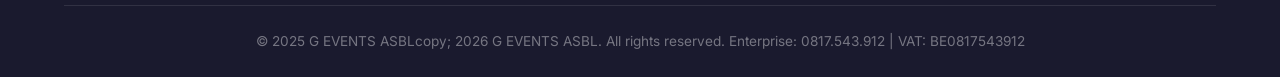
==== commit 474623cf: "Update site for Google Ad Grants compliance: add programs, news, fix donate, fix broken links" ====
--- a/about.html
+++ b/about.html
@@ -34,6 +34,8 @@
                 <li><a href="about.html" class="active">About Us</a></li>
                 <li><a href="mission.html">Our Mission</a></li>
                 <li><a href="events.html">Events</a></li>
+                <li><a href="programs.html">Programs</a></li>
+                <li><a href="news.html">News</a></li>
                 <li><a href="governance.html">Governance</a></li>
                 <li><a href="donate.html" class="nav-donate">Donate</a></li>
                 <li><a href="contact.html">Contact</a></li>
@@ -178,9 +180,9 @@
                     </a>
                     <p class="footer-desc">G EVENTS ASBL is a Belgian non-profit organization dedicated to enriching communities through cultural, sporting, and educational events. Enterprise: 0817.543.912 | VAT: BE0817543912</p>
                     <div class="footer-social">
-                        <a href="#" aria-label="Facebook" class="social-link">Facebook</a>
-                        <a href="#" aria-label="LinkedIn" class="social-link">LinkedIn</a>
-                        <a href="#" aria-label="Instagram" class="social-link">Instagram</a>
+                        <a href="https://www.facebook.com/geventsasbl" aria-label="Facebook" class="social-link" target="_blank" rel="noopener">Facebook</a>
+                        <a href="https://www.linkedin.com/company/g-events-asbl" aria-label="LinkedIn" class="social-link" target="_blank" rel="noopener">LinkedIn</a>
+                        <a href="https://www.instagram.com/g-events-asbl" aria-label="Instagram" class="social-link" target="_blank" rel="noopener">Instagram</a>
                     </div>
                 </div>
                 <div class="footer-col">
@@ -189,6 +191,8 @@
                         <li><a href="about.html">About Us</a></li>
                         <li><a href="mission.html">Our Mission</a></li>
                         <li><a href="events.html">Events</a></li>
+                <li><a href="programs.html">Programs</a></li>
+                <li><a href="news.html">News</a></li>
                         <li><a href="governance.html">Governance</a></li>
                         <li><a href="donate.html">Donate</a></li>
                     </ul>
@@ -212,7 +216,7 @@
                 </div>
             </div>
             <div class="footer-bottom">
-                <p>&copy; 2025 G EVENTS ASBL. All rights reserved. Enterprise: 0817.543.912 | VAT: BE0817543912</p>
+                <p>&copy; 2025 G EVENTS ASBLcopy; 2026 G EVENTS ASBL. All rights reserved. Enterprise: 0817.543.912 | VAT: BE0817543912</p>
             </div>
         </div>
     </footer>
--- a/css/style.css
+++ b/css/style.css
@@ -1101,6 +1101,74 @@
     background: #059669;
 }
 
+.donate-methods {
+    display: grid;
+    grid-template-columns: repeat(2, 1fr);
+    gap: 32px;
+    max-width: 960px;
+    margin: 0 auto;
+}
+
+.donate-method-card {
+    background: var(--bg);
+    border: 1px solid var(--border);
+    border-radius: var(--radius);
+    padding: 40px 32px;
+    text-align: center;
+    box-shadow: var(--shadow);
+    transition: transform var(--transition);
+}
+
+.donate-method-card:hover {
+    transform: translateY(-3px);
+    box-shadow: var(--shadow-lg);
+}
+
+.donate-method-icon {
+    font-size: 2.5rem;
+    margin-bottom: 16px;
+}
+
+.donate-method-card h3 {
+    font-size: 1.3rem;
+    font-weight: 700;
+    margin-bottom: 12px;
+    color: var(--text);
+}
+
+.donate-method-card > p {
+    color: var(--text-light);
+    margin-bottom: 24px;
+    font-size: 0.95rem;
+}
+
+.donate-method-card .iban-card {
+    max-width: 100%;
+    box-shadow: none;
+    border: 2px solid var(--primary);
+    padding: 32px 24px;
+}
+
+.donate-method-card .iban-card h4 {
+    font-size: 1.1rem;
+    font-weight: 700;
+    margin-bottom: 16px;
+    color: var(--primary);
+}
+
+.donate-method-card .iban-number {
+    font-size: 1.4rem;
+    letter-spacing: 1px;
+}
+
+.donate-email-btn {
+    display: inline-flex;
+    align-items: center;
+    gap: 8px;
+    padding: 14px 32px;
+    font-size: 1rem;
+}
+
 .allocation-grid {
     display: grid;
     grid-template-columns: repeat(3, 1fr);
@@ -1333,4 +1401,5 @@
     .iban-card { padding: 32px 20px; }
     .iban-number { font-size: 1.3rem; letter-spacing: 1px; }
     .iban-meta { flex-direction: column; gap: 8px; }
-}
+    .donate-methods { grid-template-columns: 1fr; }
+}
